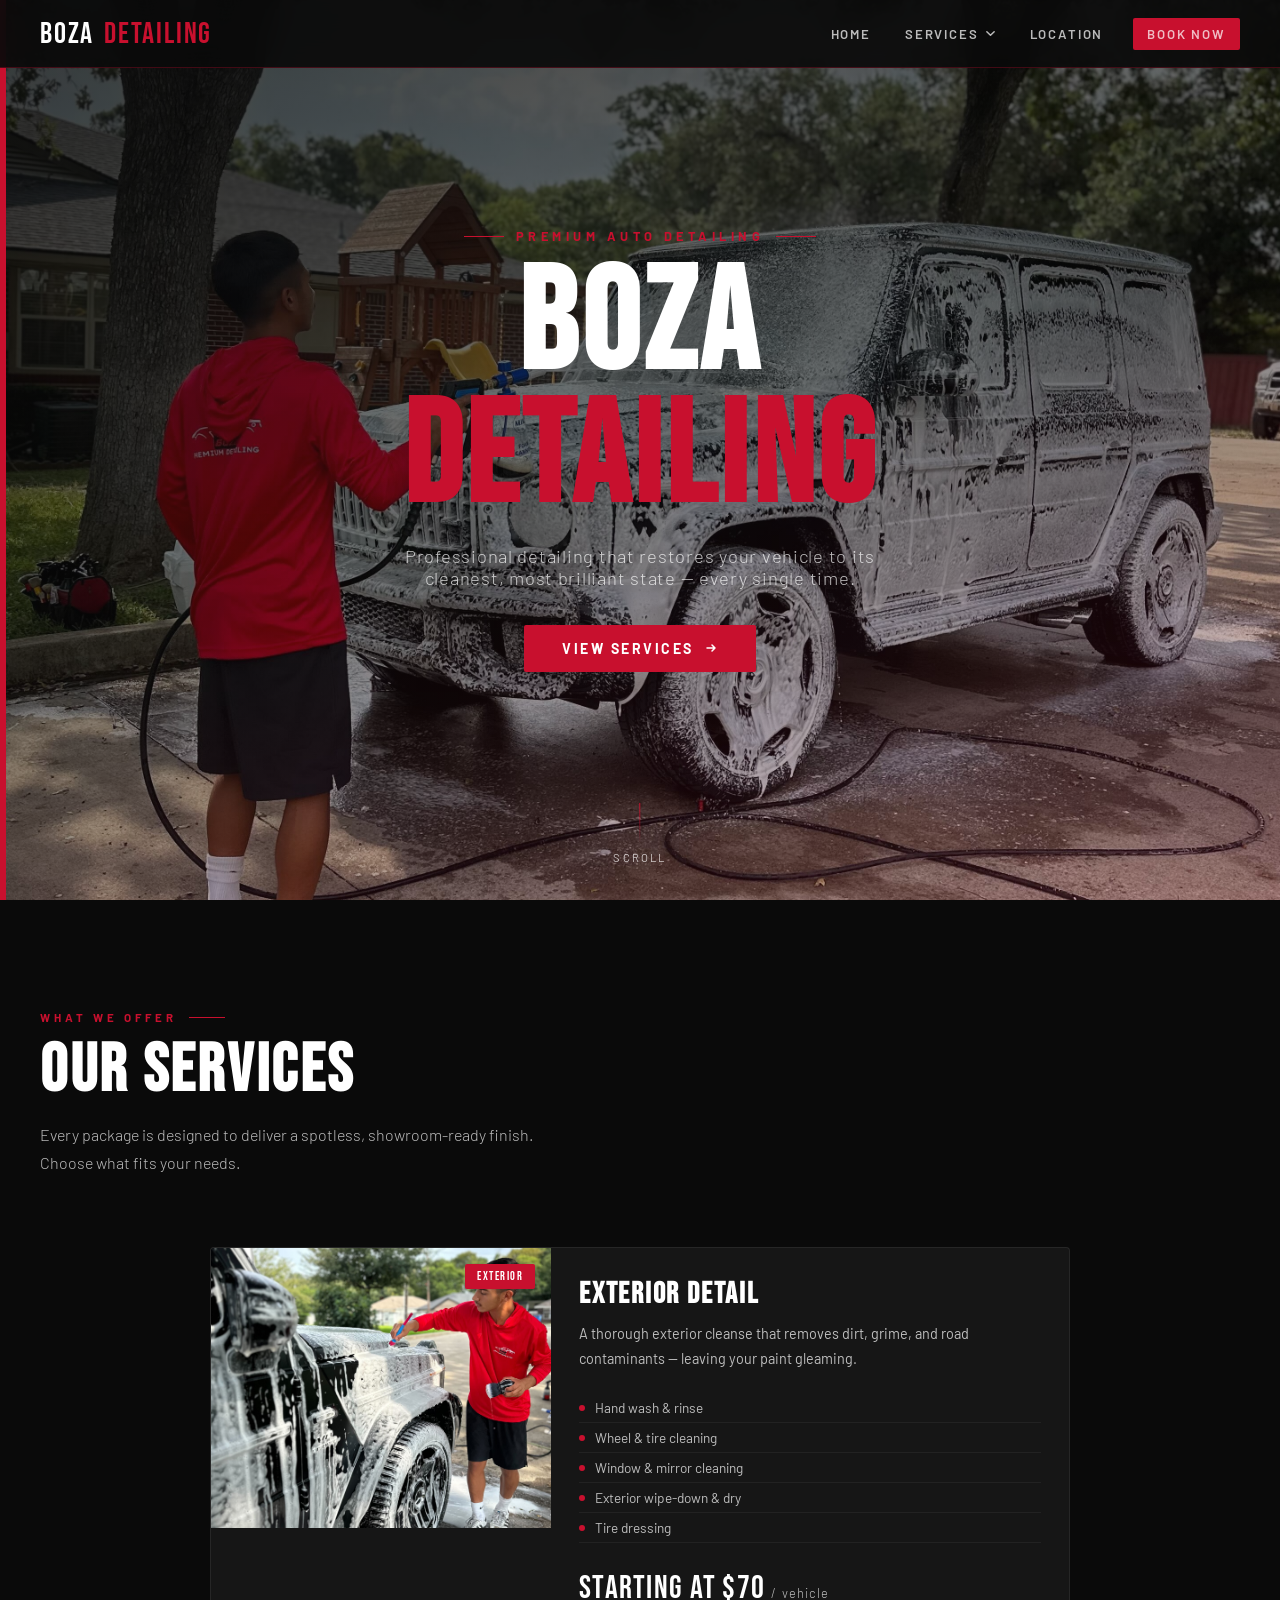
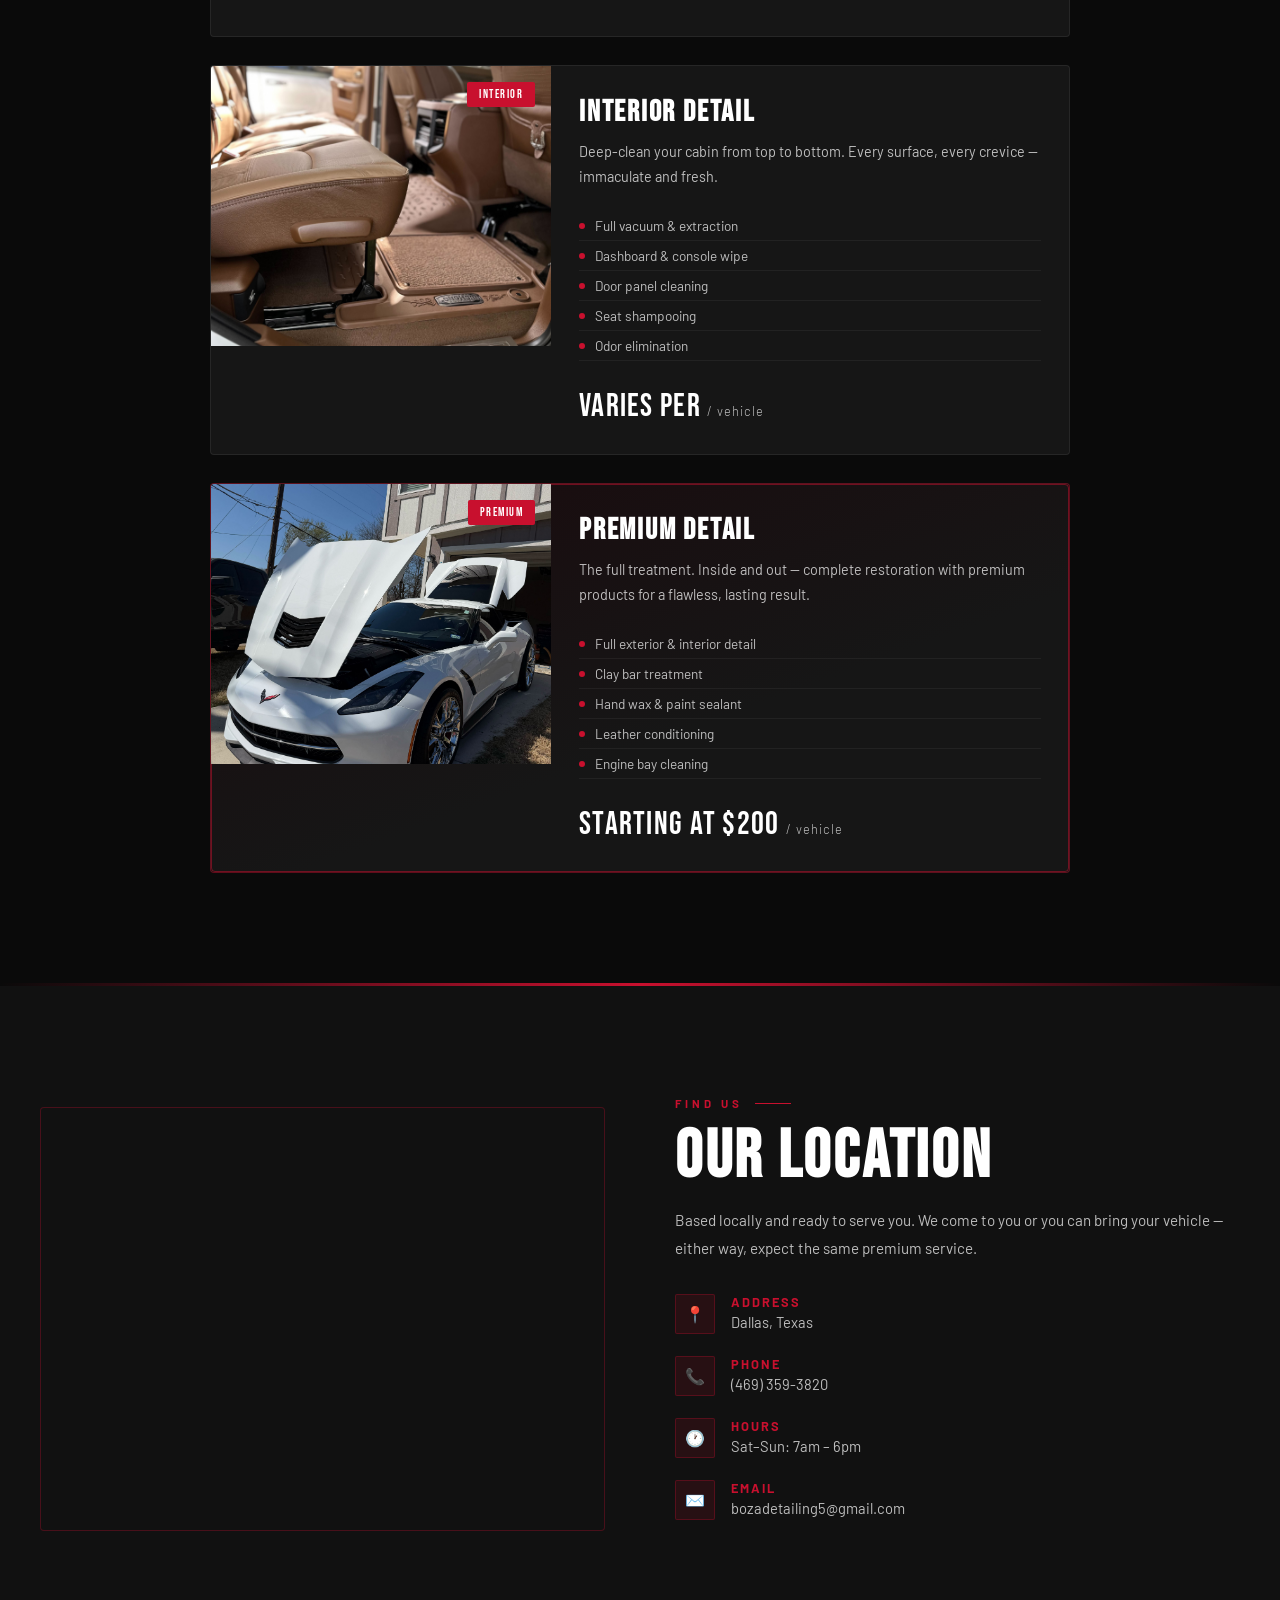
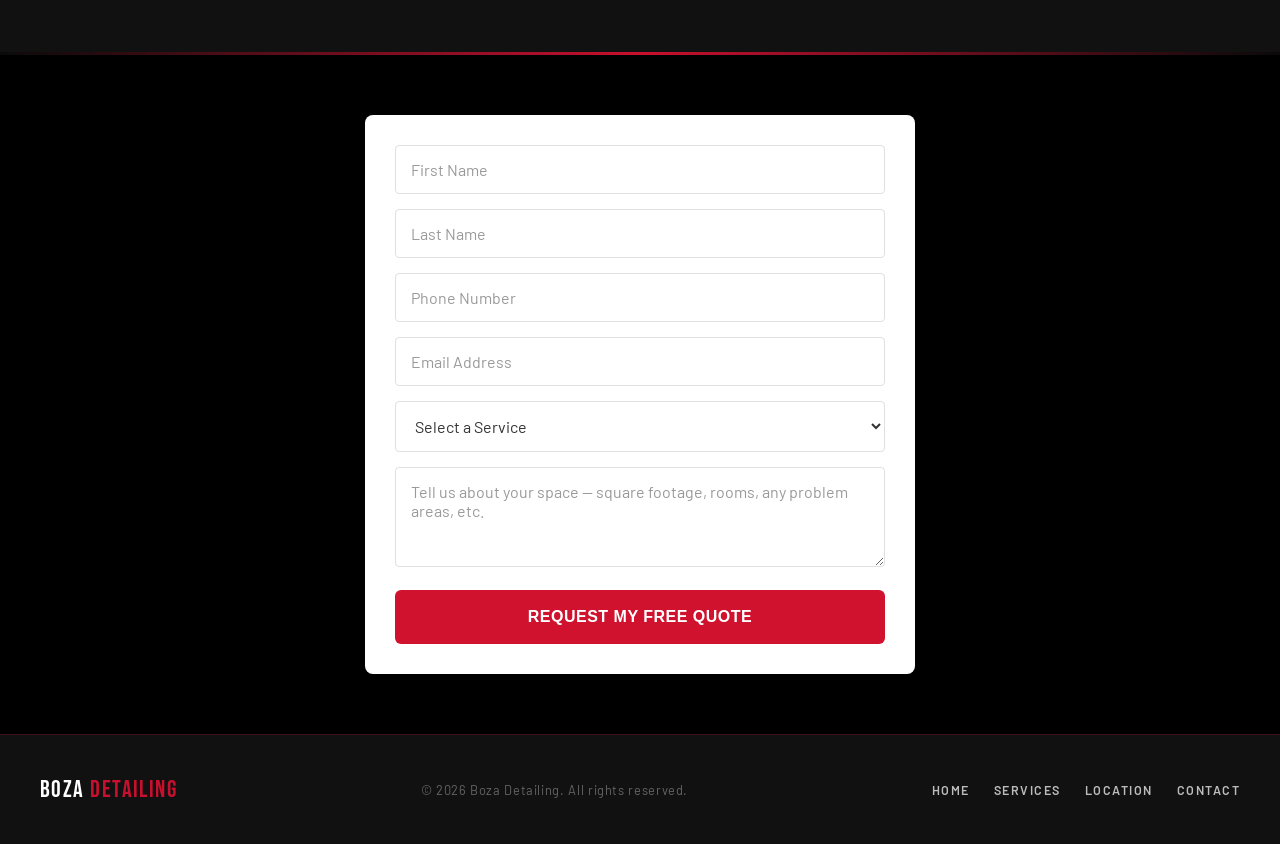
==== index.html @ 3a2e8f6d "Add files via upload" ====
<!DOCTYPE html>
<html lang="en">
<head>
  <meta charset="UTF-8" />
  <meta name="viewport" content="width=device-width, initial-scale=1.0" />
  <title>Boza Detailing – Premium Auto Detailing</title>
  <link href="https://fonts.googleapis.com/css2?family=Bebas+Neue&family=Barlow:ital,wght@0,300;0,400;0,600;0,700;1,300&display=swap" rel="stylesheet" />
  <style>
    *, *::before, *::after { box-sizing: border-box; margin: 0; padding: 0; }

    :root {
      --red: #C8102E;
      --red-dark: #9c0a22;
      --red-glow: rgba(200,16,46,0.35);
      --black: #0a0a0a;
      --black-mid: #111111;
      --black-card: #161616;
      --white: #ffffff;
      --white-dim: rgba(255,255,255,0.72);
      --white-faint: rgba(255,255,255,0.08);
      --font-display: 'Bebas Neue', sans-serif;
      --font-body: 'Barlow', sans-serif;
    }

    html { scroll-behavior: smooth; }

    body {
      background: var(--black);
      color: var(--white);
      font-family: var(--font-body);
      overflow-x: hidden;
    }

    /* ── NAV ─────────────────────────────────────────── */
    nav {
      position: fixed;
      top: 0; left: 0; right: 0;
      z-index: 1000;
      display: flex;
      align-items: center;
      justify-content: space-between;
      padding: 0 40px;
      height: 68px;
      background: rgba(10,10,10,0.92);
      backdrop-filter: blur(14px);
      border-bottom: 1px solid rgba(200,16,46,0.3);
      transition: background 0.3s;
    }

    .nav-logo {
      font-family: var(--font-display);
      font-size: 1.85rem;
      letter-spacing: 0.06em;
      color: var(--white);
      text-decoration: none;
      display: flex;
      align-items: center;
      gap: 10px;
    }
    .nav-logo span { color: var(--red); }

    .logo-icon {
      width: 36px; height: 36px;
      background: var(--red);
      clip-path: polygon(50% 0%, 100% 25%, 100% 75%, 50% 100%, 0% 75%, 0% 25%);
      display: flex; align-items: center; justify-content: center;
      font-size: 0.7rem; font-weight: 700; color: #fff;
      font-family: var(--font-display);
      letter-spacing: 0;
    }

    /* Hamburger */
    .hamburger {
      display: none;
      flex-direction: column;
      gap: 5px;
      cursor: pointer;
      padding: 6px;
      background: none;
      border: none;
    }
    .hamburger span {
      display: block;
      width: 26px; height: 2px;
      background: var(--white);
      border-radius: 2px;
      transition: all 0.3s;
    }
    .hamburger.open span:nth-child(1) { transform: translateY(7px) rotate(45deg); }
    .hamburger.open span:nth-child(2) { opacity: 0; }
    .hamburger.open span:nth-child(3) { transform: translateY(-7px) rotate(-45deg); }

    /* ── Desktop inline nav links ────────────────────── */
    .nav-links {
      display: flex;
      align-items: center;
      gap: 6px;
    }

    .nav-links > a {
      color: var(--white-dim);
      text-decoration: none;
      font-size: 0.82rem;
      font-weight: 600;
      letter-spacing: 0.14em;
      text-transform: uppercase;
      padding: 8px 14px;
      border-radius: 2px;
      transition: color 0.2s, background 0.2s;
    }
    .nav-links > a:hover { color: var(--white); background: var(--white-faint); }

    /* Services dropdown within inline nav */
    .nav-services {
      position: relative;
    }

    .nav-services-btn {
      display: flex;
      align-items: center;
      gap: 6px;
      color: var(--white-dim);
      background: none;
      border: none;
      font-family: var(--font-body);
      font-size: 0.82rem;
      font-weight: 600;
      letter-spacing: 0.14em;
      text-transform: uppercase;
      padding: 8px 14px;
      border-radius: 2px;
      cursor: pointer;
      transition: color 0.2s, background 0.2s;
    }
    .nav-services-btn:hover,
    .nav-services-btn.open { color: var(--white); background: var(--white-faint); }
    .nav-services-btn svg { transition: transform 0.3s; flex-shrink: 0; }
    .nav-services-btn.open svg { transform: rotate(180deg); }

    .nav-services-dropdown {
      position: absolute;
      top: calc(100% + 10px);
      left: 50%;
      transform: translateX(-50%) translateY(-6px);
      background: var(--black-mid);
      border: 1px solid rgba(200,16,46,0.35);
      border-radius: 4px;
      min-width: 210px;
      overflow: hidden;
      opacity: 0;
      pointer-events: none;
      transition: opacity 0.22s, transform 0.22s;
    }
    .nav-services-dropdown.open {
      opacity: 1;
      pointer-events: all;
      transform: translateX(-50%) translateY(0);
    }
    .nav-services-dropdown a {
      display: flex;
      align-items: center;
      gap: 10px;
      padding: 13px 18px;
      color: var(--white-dim);
      text-decoration: none;
      font-size: 0.82rem;
      font-weight: 600;
      letter-spacing: 0.1em;
      text-transform: uppercase;
      border-bottom: 1px solid rgba(255,255,255,0.06);
      transition: background 0.15s, color 0.15s, padding-left 0.18s;
    }
    .nav-services-dropdown a:last-child { border-bottom: none; }
    .nav-services-dropdown a:hover { background: var(--white-faint); color: var(--red); padding-left: 24px; }
    .nav-services-dropdown a .svc-dot {
      width: 5px; height: 5px;
      border-radius: 50%;
      background: var(--red);
      flex-shrink: 0;
      opacity: 0.7;
    }
    .nav-services-dropdown a:hover .svc-dot { opacity: 1; }

    /* Book button */
    .nav-book-btn {
      margin-left: 10px;
      padding: 9px 20px;
      background: var(--red);
      color: var(--white);
      text-decoration: none;
      font-size: 0.8rem;
      font-weight: 700;
      letter-spacing: 0.15em;
      text-transform: uppercase;
      border-radius: 2px;
      transition: background 0.2s, transform 0.2s;
    }
    .nav-book-btn:hover { background: var(--red-dark); transform: translateY(-1px); }

    /* ── MOBILE NAV OVERLAY ──────────────────────────── */
    .mobile-nav {
      display: none;
      position: fixed;
      top: 68px; left: 0; right: 0; bottom: 0;
      background: rgba(10,10,10,0.98);
      z-index: 999;
      flex-direction: column;
      align-items: stretch;
      overflow-y: auto;
    }
    .mobile-nav.open { display: flex; }

    /* Main mobile nav links */
    .mobile-nav > a {
      width: 100%;
      text-align: center;
      padding: 26px 20px;
      font-family: var(--font-display);
      font-size: 2.2rem;
      letter-spacing: 0.08em;
      color: var(--white);
      text-decoration: none;
      border-bottom: 1px solid rgba(255,255,255,0.07);
      transition: color 0.2s, background 0.2s;
    }
    .mobile-nav > a:hover { color: var(--red); background: rgba(200,16,46,0.07); }

    /* Services toggle — styled like other nav links but is a <button> */
    .mob-services-header {
      width: 100%;
      display: flex;
      align-items: center;
      justify-content: center;
      gap: 12px;
      padding: 26px 20px;
      font-family: var(--font-display);
      font-size: 2.2rem;
      letter-spacing: 0.08em;
      color: var(--white);
      background: none;
      border: none;
      border-bottom: 1px solid rgba(255,255,255,0.07);
      cursor: pointer;
      transition: color 0.2s, background 0.2s;
    }
    .mob-services-header:hover,
    .mob-services-header.sub-open { color: var(--red); background: rgba(200,16,46,0.07); }

    .mob-sub-arrow {
      display: flex;
      align-items: center;
      transition: transform 0.3s;
      flex-shrink: 0;
    }
    .mob-services-header.sub-open .mob-sub-arrow { transform: rotate(180deg); }

    /* Sub-menu container — column flex so items stack */
    .mob-services-sub {
      display: flex;
      flex-direction: column;
      max-height: 0;
      overflow: hidden;
      opacity: 0;
      transition: max-height 0.35s ease, opacity 0.3s;
      background: rgba(200,16,46,0.04);
    }
    .mob-services-sub.open { max-height: 400px; opacity: 1; }

    /* Each service link — full-width row, clearly tappable */
    .mob-services-sub a {
      display: flex;
      align-items: center;
      justify-content: space-between;
      padding: 22px 36px;
      text-decoration: none;
      color: rgba(255,255,255,0.75);
      font-family: var(--font-display);
      font-size: 1.6rem;
      letter-spacing: 0.06em;
      border-bottom: 1px solid rgba(255,255,255,0.06);
      transition: background 0.2s, color 0.2s, padding-left 0.2s;
    }
    .mob-services-sub a:last-child { border-bottom: none; }
    .mob-services-sub a:hover {
      color: var(--red);
      background: rgba(200,16,46,0.1);
      padding-left: 44px;
    }
    .mob-services-sub a .svc-price {
      font-family: var(--font-body);
      font-size: 0.82rem;
      font-weight: 700;
      letter-spacing: 0.12em;
      color: var(--red);
      opacity: 0.75;
      white-space: nowrap;
      flex-shrink: 0;
    }
    .mob-services-sub a:hover .svc-price { opacity: 1; }

    /* ── HERO ────────────────────────────────────────── */
    #home {
      position: relative;
      height: 100vh;
      min-height: 600px;
      display: flex;
      align-items: center;
      justify-content: center;
      overflow: hidden;
    }

    .hero-bg {
      position: absolute;
      inset: 0;
      background: url('IMG_8037.jpg') center/cover no-repeat;
      transform: scale(1.05);
      animation: heroZoom 12s ease-in-out infinite alternate;
    }
    @keyframes heroZoom {
      from { transform: scale(1.05); }
      to   { transform: scale(1.12); }
    }

    .hero-overlay {
      position: absolute;
      inset: 0;
      background: linear-gradient(160deg, rgba(10,10,10,0.82) 0%, rgba(10,10,10,0.55) 50%, rgba(200,16,46,0.18) 100%);
    }

    .hero-stripe {
      position: absolute;
      top: 0; left: 0;
      width: 6px; height: 100%;
      background: var(--red);
    }

    .hero-content {
      position: relative;
      text-align: center;
      padding: 0 20px;
      animation: fadeUp 1s ease both;
    }
    @keyframes fadeUp {
      from { opacity: 0; transform: translateY(30px); }
      to   { opacity: 1; transform: translateY(0); }
    }

    .hero-eyebrow {
      font-family: var(--font-body);
      font-size: 0.8rem;
      font-weight: 700;
      letter-spacing: 0.35em;
      text-transform: uppercase;
      color: var(--red);
      margin-bottom: 16px;
      display: flex;
      align-items: center;
      justify-content: center;
      gap: 12px;
    }
    .hero-eyebrow::before, .hero-eyebrow::after {
      content: '';
      display: block;
      width: 40px; height: 1px;
      background: var(--red);
    }

    .hero-title {
      font-family: var(--font-display);
      font-size: clamp(4rem, 12vw, 9rem);
      line-height: 0.92;
      letter-spacing: 0.03em;
      margin-bottom: 20px;
    }
    .hero-title .line-red { color: var(--red); }

    .hero-sub {
      font-size: clamp(0.95rem, 2.5vw, 1.15rem);
      font-weight: 300;
      color: var(--white-dim);
      letter-spacing: 0.04em;
      max-width: 500px;
      margin: 0 auto 36px;
    }

    .hero-cta {
      display: inline-flex;
      align-items: center;
      gap: 10px;
      padding: 15px 38px;
      background: var(--red);
      color: var(--white);
      text-decoration: none;
      font-family: var(--font-body);
      font-weight: 700;
      font-size: 0.88rem;
      letter-spacing: 0.18em;
      text-transform: uppercase;
      border-radius: 2px;
      transition: background 0.2s, transform 0.2s, box-shadow 0.2s;
    }
    .hero-cta:hover {
      background: var(--red-dark);
      transform: translateY(-2px);
      box-shadow: 0 8px 30px var(--red-glow);
    }

    .hero-scroll {
      position: absolute;
      bottom: 36px;
      left: 50%;
      transform: translateX(-50%);
      display: flex;
      flex-direction: column;
      align-items: center;
      gap: 8px;
      color: var(--white-dim);
      font-size: 0.7rem;
      letter-spacing: 0.2em;
      text-transform: uppercase;
    }
    .scroll-line {
      width: 1px; height: 40px;
      background: linear-gradient(to bottom, var(--red), transparent);
      animation: scrollPulse 2s ease-in-out infinite;
    }
    @keyframes scrollPulse {
      0%, 100% { opacity: 1; transform: scaleY(1); }
      50% { opacity: 0.4; transform: scaleY(0.7); }
    }

    /* ── SECTION LABELS ──────────────────────────────── */
    .section-label {
      font-size: 0.72rem;
      font-weight: 700;
      letter-spacing: 0.35em;
      text-transform: uppercase;
      color: var(--red);
      display: flex;
      align-items: center;
      gap: 12px;
      margin-bottom: 14px;
    }
    .section-label::after {
      content: '';
      display: block;
      width: 36px; height: 1px;
      background: var(--red);
    }

    .section-title {
      font-family: var(--font-display);
      font-size: clamp(2.6rem, 6vw, 4.2rem);
      letter-spacing: 0.04em;
      line-height: 1;
      margin-bottom: 16px;
    }

    .section-desc {
      color: var(--white-dim);
      font-size: 1rem;
      font-weight: 300;
      line-height: 1.75;
      max-width: 540px;
    }

    /* ── SERVICES ────────────────────────────────────── */
    #services { padding: 110px 40px; background: var(--black); }

    .services-header { max-width: 1200px; margin: 0 auto 70px; }

    .services-grid {
      max-width: 860px;
      margin: 0 auto;
      display: grid;
      grid-template-columns: 1fr;
      gap: 28px;
    }

    .service-card {
      background: var(--black-card);
      border: 1px solid rgba(255,255,255,0.07);
      border-radius: 4px;
      overflow: hidden;
      display: grid;
      grid-template-columns: 340px 1fr;
      transition: border-color 0.3s, transform 0.3s, box-shadow 0.3s;
    }
    .service-card:hover {
      border-color: var(--red);
      transform: translateY(-4px);
      box-shadow: 0 20px 50px rgba(0,0,0,0.5), 0 0 0 1px rgba(200,16,46,0.25);
    }

    .service-img-wrap {
      position: relative;
      height: 280px;
      overflow: hidden;
    }
    .service-img-wrap img {
      width: 100%; height: 100%;
      object-fit: cover;
      transition: transform 0.5s ease;
    }
    .service-card:hover .service-img-wrap img { transform: scale(1.06); }

    .service-badge {
      position: absolute;
      top: 16px; right: 16px;
      background: var(--red);
      color: #fff;
      font-family: var(--font-display);
      font-size: 0.75rem;
      letter-spacing: 0.12em;
      padding: 5px 12px;
      border-radius: 2px;
    }

    .service-body { padding: 28px; }

    .service-title {
      font-family: var(--font-display);
      font-size: 1.85rem;
      letter-spacing: 0.06em;
      margin-bottom: 10px;
    }

    .service-desc {
      color: var(--white-dim);
      font-size: 0.9rem;
      line-height: 1.7;
      margin-bottom: 22px;
    }

    .service-list { list-style: none; margin-bottom: 26px; }
    .service-list li {
      font-size: 0.85rem;
      color: var(--white-dim);
      padding: 6px 0;
      border-bottom: 1px solid rgba(255,255,255,0.05);
      display: flex;
      align-items: center;
      gap: 10px;
    }
    .service-list li::before {
      content: '';
      display: block;
      width: 6px; height: 6px;
      border-radius: 50%;
      background: var(--red);
      flex-shrink: 0;
    }

    .service-price {
      font-family: var(--font-display);
      font-size: 2rem;
      color: var(--white);
      letter-spacing: 0.04em;
    }
    .service-price span {
      font-family: var(--font-body);
      font-size: 0.8rem;
      color: var(--white-dim);
      font-weight: 300;
      letter-spacing: 0.08em;
    }

    .service-card.premium {
      border-color: rgba(200,16,46,0.4);
      background: linear-gradient(160deg, #1a0a0d 0%, #161616 60%);
      position: relative;
    }
    .service-card.premium::before {
      content: '';
      position: absolute;
      inset: 0;
      border-radius: 4px;
      border: 1px solid rgba(200,16,46,0.5);
      pointer-events: none;
    }

    /* ── DIVIDER ─────────────────────────────────────── */
    .red-divider {
      height: 3px;
      background: linear-gradient(to right, transparent, var(--red), transparent);
    }

    /* ── STATS BAR ───────────────────────────────────── */
    .stats-bar {
      background: var(--red);
      padding: 40px;
      display: flex;
      justify-content: center;
      gap: 80px;
    }
    .stat { text-align: center; }
    .stat-num {
      font-family: var(--font-display);
      font-size: 3rem;
      letter-spacing: 0.04em;
      line-height: 1;
      color: var(--white);
    }
    .stat-label {
      font-size: 0.78rem;
      font-weight: 600;
      letter-spacing: 0.18em;
      text-transform: uppercase;
      color: rgba(255,255,255,0.75);
      margin-top: 4px;
    }

    /* ── LOCATION ────────────────────────────────────── */
    #location { padding: 110px 40px; background: var(--black-mid); }

    .location-inner {
      max-width: 1200px;
      margin: 0 auto;
      display: grid;
      grid-template-columns: 1fr 1fr;
      gap: 70px;
      align-items: center;
    }

    .location-map-placeholder {
      aspect-ratio: 4/3;
      border-radius: 4px;
      overflow: hidden;
      border: 1px solid rgba(200,16,46,0.3);
      background: #111;
    }
    .location-map-placeholder iframe {
      width: 100%; height: 100%;
      border: 0;
      filter: grayscale(1) invert(0.85) contrast(1.1);
    }

    .location-info p {
      color: var(--white-dim);
      font-size: 0.95rem;
      line-height: 1.8;
      margin-bottom: 32px;
    }

    .info-item { display: flex; align-items: flex-start; gap: 16px; margin-bottom: 22px; }
    .info-icon {
      width: 40px; height: 40px;
      background: rgba(200,16,46,0.12);
      border: 1px solid rgba(200,16,46,0.3);
      border-radius: 2px;
      display: flex; align-items: center; justify-content: center;
      flex-shrink: 0;
      color: var(--red);
      font-size: 1rem;
    }
    .info-text strong {
      display: block;
      font-size: 0.8rem;
      font-weight: 700;
      letter-spacing: 0.15em;
      text-transform: uppercase;
      color: var(--red);
      margin-bottom: 2px;
    }
    .info-text span { font-size: 0.92rem; color: var(--white-dim); }

    /* ── CONTACT ─────────────────────────────────────── */
    #contact { padding: 110px 40px; background: var(--black); }

    .contact-inner {
      max-width: 1200px;
      margin: 0 auto;
      display: grid;
      grid-template-columns: 1fr 1.4fr;
      gap: 80px;
      align-items: start;
    }

    .contact-info-side p {
      color: var(--white-dim);
      font-size: 0.95rem;
      line-height: 1.8;
      margin-bottom: 32px;
    }

    .contact-form { display: grid; grid-template-columns: 1fr 1fr; gap: 16px; }
    .contact-form .full { grid-column: 1 / -1; }

    .form-field { display: flex; flex-direction: column; gap: 6px; }
    .form-field label {
      font-size: 0.72rem;
      font-weight: 700;
      letter-spacing: 0.2em;
      text-transform: uppercase;
      color: var(--white-dim);
    }
    .form-field input,
    .form-field select,
    .form-field textarea {
      background: var(--black-card);
      border: 1px solid rgba(255,255,255,0.1);
      border-radius: 2px;
      color: var(--white);
      font-family: var(--font-body);
      font-size: 0.95rem;
      padding: 13px 16px;
      outline: none;
      transition: border-color 0.2s;
      -webkit-appearance: none;
    }
    .form-field select option { background: var(--black-card); }
    .form-field input:focus,
    .form-field select:focus,
    .form-field textarea:focus { border-color: var(--red); }
    .form-field textarea { resize: vertical; min-height: 120px; }

    .form-submit {
      grid-column: 1 / -1;
      padding: 15px 40px;
      background: var(--red);
      color: var(--white);
      border: none;
      font-family: var(--font-body);
      font-weight: 700;
      font-size: 0.88rem;
      letter-spacing: 0.18em;
      text-transform: uppercase;
      border-radius: 2px;
      cursor: pointer;
      transition: background 0.2s, transform 0.2s, box-shadow 0.2s;
    }
    .form-submit:hover {
      background: var(--red-dark);
      transform: translateY(-2px);
      box-shadow: 0 8px 30px var(--red-glow);
    }

    .form-success {
      display: none;
      grid-column: 1 / -1;
      background: rgba(200,16,46,0.1);
      border: 1px solid rgba(200,16,46,0.4);
      border-radius: 2px;
      padding: 16px 20px;
      font-size: 0.9rem;
      color: var(--white);
      text-align: center;
    }

    /* ── FOOTER ──────────────────────────────────────── */
    footer {
      background: var(--black-mid);
      border-top: 1px solid rgba(200,16,46,0.25);
      padding: 40px;
      display: flex;
      align-items: center;
      justify-content: space-between;
      gap: 20px;
      flex-wrap: wrap;
    }
    .footer-logo { font-family: var(--font-display); font-size: 1.5rem; letter-spacing: 0.06em; color: var(--white); }
    .footer-logo span { color: var(--red); }
    .footer-copy { font-size: 0.8rem; color: rgba(255,255,255,0.35); letter-spacing: 0.05em; }
    .footer-links { display: flex; gap: 24px; }
    .footer-links a {
      font-size: 0.78rem;
      font-weight: 600;
      letter-spacing: 0.12em;
      text-transform: uppercase;
      color: var(--white-dim);
      text-decoration: none;
      transition: color 0.2s;
    }
    .footer-links a:hover { color: var(--red); }

    /* ── RESPONSIVE ──────────────────────────────────── */
    @media (max-width: 900px) {
      nav { padding: 0 20px; }
      .nav-links { display: none; }
      .hamburger { display: flex; }

      #services { padding: 80px 20px; }
      .services-grid { max-width: 100%; }
      .service-card { grid-template-columns: 1fr; }
      .service-img-wrap { height: 220px; }

      .stats-bar { gap: 40px; flex-wrap: wrap; padding: 32px 20px; }

      #location { padding: 80px 20px; }
      .location-inner { grid-template-columns: 1fr; gap: 40px; }

      #contact { padding: 80px 20px; }
      .contact-inner { grid-template-columns: 1fr; gap: 40px; }
      .contact-form { grid-template-columns: 1fr; }
      .contact-form .full { grid-column: 1; }

      footer { flex-direction: column; text-align: center; padding: 28px 20px; }
      .footer-links { justify-content: center; }
    }

    @media (max-width: 600px) {
      .hero-title { font-size: 3.4rem; }
      .stat-num { font-size: 2.2rem; }
      .stats-bar { gap: 28px; }
    }
    /* Container */
/* Background wrapper to simulate your black website background */
.form-wrapper {
  background-color: #000; /* Dark background like your site */
  padding: 60px 20px;
  display: flex;
  justify-content: center;
}

/* The White "Card" Container */
.form-container {
  background-color: #fff;
  width: 100%;
  max-width: 550px;
  padding: 30px;
  border-radius: 8px; /* Rounded corners from image */
  box-shadow: 0 10px 30px rgba(0,0,0,0.5); /* Adds depth */
}

/* Individual Form Elements */
.quote-form input, 
.quote-form select, 
.quote-form textarea {
  width: 100%;
  padding: 14px 15px;
  margin-bottom: 15px;
  border: 1px solid #e0e0e0; /* Light border from image */
  border-radius: 4px;
  font-size: 16px;
  color: #333;
  background-color: #fff;
  box-sizing: border-box;
  font-family: inherit;
}

/* Placeholder color */
::placeholder {
  color: #999;
}

/* Textarea height */
.quote-form textarea {
  height: 100px;
  resize: vertical;
}

/* The Red Button - Matches the image perfectly */
.quote-submit {
  background-color: #d1122e;
  color: #fff;
  border: none;
  width: 100%;
  padding: 18px;
  font-size: 16px;
  font-weight: 700;
  text-transform: uppercase;
  letter-spacing: 0.5px;
  border-radius: 6px;
  cursor: pointer;
  transition: background 0.3s ease;
  margin-top: 5px;
}

.quote-submit:hover {
  background-color: #b00f26;
}

/* Status Message */
#form-status {
  margin-top: 15px;
  text-align: center;
  font-size: 14px;
  font-weight: bold;
  color: #d1122e;
}
  </style>
</head>
<body>

  <!-- NAV -->
  <nav>
    <a class="nav-logo" href="#home">
      BOZA<span>DETAILING</span>
    </a>

    <!-- Desktop inline nav -->
    <div class="nav-links">
      <a href="#home">Home</a>

      <div class="nav-services">
        <button class="nav-services-btn" id="navServicesBtn">
          Services
          <svg width="11" height="11" viewBox="0 0 12 12" fill="none">
            <path d="M2 4l4 4 4-4" stroke="currentColor" stroke-width="1.6" stroke-linecap="round" stroke-linejoin="round"/>
          </svg>
        </button>
        <div class="nav-services-dropdown" id="navServicesDropdown">
          <a href="exterior.html"><span class="svc-dot"></span>Exterior Detail</a>
          <a href="interior.html"><span class="svc-dot"></span>Interior Detail</a>
          <a href="premium.html"><span class="svc-dot"></span>Premium Detail</a>
        </div>
      </div>

      <a href="#location">Location</a>
      <a href="#contact" class="nav-book-btn">Book Now</a>
    </div>

    <!-- Mobile hamburger -->
    <button class="hamburger" id="hamburger" aria-label="Toggle menu">
      <span></span><span></span><span></span>
    </button>
  </nav>

  <!-- Mobile nav overlay -->
  <div class="mobile-nav" id="mobileNav">
    <a href="#home">Home</a>

    <!-- Services toggle button -->
    <button class="mob-services-header" id="mobServicesToggle">
      Services
      <span class="mob-sub-arrow">
        <svg width="18" height="18" viewBox="0 0 12 12" fill="none">
          <path d="M2 4l4 4 4-4" stroke="currentColor" stroke-width="1.5" stroke-linecap="round" stroke-linejoin="round"/>
        </svg>
      </span>
    </button>

    <!-- Stacked service links — each goes to its own page -->
    <div class="mob-services-sub" id="mobServicesSub">
      <a href="exterior.html">
        Exterior Detail
        <span class="svc-price">From $70</span>
      </a>
      <a href="interior.html">
        Interior Detail
        <span class="svc-price">From Varies Per Vehicle</span>
      </a>
      <a href="premium.html">
        Premium Detail
        <span class="svc-price">From $200+</span>
      </a>
    </div>

    <a href="#contact">Contact</a>
  </div>

  <!-- HERO -->
  <section id="home">
    <div class="hero-bg"></div>
    <div class="hero-overlay"></div>
    <div class="hero-stripe"></div>
    <div class="hero-content">
      <div class="hero-eyebrow">Premium Auto Detailing</div>
      <h1 class="hero-title">BOZA<br><span class="line-red">DETAILING</span></h1>
      <p class="hero-sub">Professional detailing that restores your vehicle to its cleanest, most brilliant state — every single time.</p>
      <a href="#services" class="hero-cta">
        View Services
        <svg width="14" height="14" viewBox="0 0 14 14" fill="none">
          <path d="M3 7h8M8 4l3 3-3 3" stroke="#fff" stroke-width="1.5" stroke-linecap="round" stroke-linejoin="round"/>
        </svg>
      </a>
    </div>
    <div class="hero-scroll">
      <div class="scroll-line"></div>
      Scroll
    </div>
  </section>

  <!-- SERVICES -->
  <section id="services">
    <div class="services-header">
      <div class="section-label">What We Offer</div>
      <h2 class="section-title">OUR SERVICES</h2>
      <p class="section-desc">Every package is designed to deliver a spotless, showroom-ready finish. Choose what fits your needs.</p>
    </div>
    <div class="services-grid">
      <div class="service-card">
        <div class="service-img-wrap">
          <img src="IMG_8046.jpg" alt="Exterior detail" />
          <div class="service-badge">Exterior</div>
        </div>
        <div class="service-body">
          <h3 class="service-title">EXTERIOR DETAIL</h3>
          <p class="service-desc">A thorough exterior cleanse that removes dirt, grime, and road contaminants — leaving your paint gleaming.</p>
          <ul class="service-list">
            <li>Hand wash & rinse</li>
            <li>Wheel & tire cleaning</li>
            <li>Window & mirror cleaning</li>
            <li>Exterior wipe-down & dry</li>
            <li>Tire dressing</li>
          </ul>
          <div class="service-price">Starting at $70 <span>/ vehicle</span></div>
        </div>
      </div>
      <div class="service-card">
        <div class="service-img-wrap">
          <img src="IMG_6102.jpg" alt="Interior detail" />
          <div class="service-badge">Interior</div>
        </div>
        <div class="service-body">
          <h3 class="service-title">INTERIOR DETAIL</h3>
          <p class="service-desc">Deep-clean your cabin from top to bottom. Every surface, every crevice — immaculate and fresh.</p>
          <ul class="service-list">
            <li>Full vacuum & extraction</li>
            <li>Dashboard & console wipe</li>
            <li>Door panel cleaning</li>
            <li>Seat shampooing</li>
            <li>Odor elimination</li>
          </ul>
          <div class="service-price">VARIES Per <span>/ vehicle</span></div>
        </div>
      </div>
      <div class="service-card premium">
        <div class="service-img-wrap">
          <img src="IMG_1834.jpg" alt="Premium detail" />
          <div class="service-badge">Premium</div>
        </div>
        <div class="service-body">
          <h3 class="service-title">PREMIUM DETAIL</h3>
          <p class="service-desc">The full treatment. Inside and out — complete restoration with premium products for a flawless, lasting result.</p>
          <ul class="service-list">
            <li>Full exterior & interior detail</li>
            <li>Clay bar treatment</li>
            <li>Hand wax & paint sealant</li>
            <li>Leather conditioning</li>
            <li>Engine bay cleaning</li>
          </ul>
          <div class="service-price">Starting at $200 <span>/ vehicle</span></div>
        </div>
      </div>
    </div>
  </section>

  <div class="red-divider"></div>

  <!-- LOCATION -->
  <section id="location">
    <div class="location-inner">
      <div class="location-map-placeholder">
         <iframe src="https://www.google.com/maps/embed?pb=!1m18!1m12!1m3!1d429217.1996353849!2d-97.04756944999999!3d32.7766642!2m3!1f0!2f0!3f0!3m2!1i1024!2i768!4f13.1!3m3!1m2!1s0x864e991853662129%3A0x5d8917a6c95fb1a0!2sDallas%2C%20TX!5e0!3m2!1sen!2sus!4v1234567890" allowfullscreen="" loading="lazy" title="Boza Detailing location"></iframe>
      </div>
      <div class="location-info">
        <div class="section-label">Find Us</div>
        <h2 class="section-title">OUR LOCATION</h2>
        <p>Based locally and ready to serve you. We come to you or you can bring your vehicle — either way, expect the same premium service.</p>
        <div class="info-item">
          <div class="info-icon">📍</div>
          <div class="info-text"><strong>Address</strong><span>Dallas, Texas</span></div>
        </div>
        <div class="info-item">
          <div class="info-icon">📞</div>
          <div class="info-text"><strong>Phone</strong><span>(469) 359-3820</span></div>
        </div>
        <div class="info-item">
          <div class="info-icon">🕐</div>
          <div class="info-text"><strong>Hours</strong><span>Sat–Sun: 7am – 6pm &nbsp; </span></div>
        </div>
        <div class="info-item">
          <div class="info-icon">✉️</div>
          <div class="info-text"><strong>Email</strong><span>bozadetailing5@gmail.com</span></div>
        </div>
      </div>
    </div>
  </section>

  <div class="red-divider"></div>

<div class="form-wrapper">
  <div class="form-container">
    <form class="quote-form" action="https://formspree.io/f/mqeggapa" method="POST" id="my-form">
      
      <input type="text" name="first_name" placeholder="First Name" required/>
      <input type="text" name="last_name" placeholder="Last Name" required/>
      <input type="tel" name="phone" placeholder="Phone Number" required/>
      <input type="email" name="email" placeholder="Email Address" required/>
      
      <select name="service" required>
        <option value="" disabled selected>Select a Service</option>
        <option value="Exterior Detail">Exterior Detail</option>
        <option value="Interior Detail">Interior Detail</option>
        <option value="Premium Detail">Premium Detail</option>
      </select>
      
      <textarea name="message" placeholder="Tell us about your space — square footage, rooms, any problem areas, etc."></textarea>
      
      <input type="text" name="_gotcha" style="display:none" />

      <button type="submit" class="quote-submit" id="submit-btn">Request My Free Quote</button>
      <p id="form-status" style="display: none;"></p>
    </form>
  </div>
</div>

  <!-- FOOTER -->
  <footer>
    <div class="footer-logo">BOZA<span> DETAILING</span></div>
    <div class="footer-copy">© 2026 Boza  Detailing. All rights reserved.</div>
    <div class="footer-links">
      <a href="#home">Home</a>
      <a href="#services">Services</a>
      <a href="#location">Location</a>
      <a href="#contact">Contact</a>
    </div>
  </footer>

  <script>
    // ── Desktop Services dropdown ──
    const navServicesBtn      = document.getElementById('navServicesBtn');
    const navServicesDropdown = document.getElementById('navServicesDropdown');

    navServicesBtn.addEventListener('click', () => {
      const open = navServicesDropdown.classList.toggle('open');
      navServicesBtn.classList.toggle('open', open);
    });

    document.addEventListener('click', e => {
      if (!navServicesBtn.contains(e.target) && !navServicesDropdown.contains(e.target)) {
        navServicesDropdown.classList.remove('open');
        navServicesBtn.classList.remove('open');
      }
    });

    // ── Mobile nav ──
    const hamburger       = document.getElementById('hamburger');
    const mobileNav       = document.getElementById('mobileNav');
    const mobServicesToggle = document.getElementById('mobServicesToggle');
    const mobServicesSub    = document.getElementById('mobServicesSub');

    hamburger.addEventListener('click', () => {
      hamburger.classList.toggle('open');
      mobileNav.classList.toggle('open');
      document.body.style.overflow = mobileNav.classList.contains('open') ? 'hidden' : '';
    });

    mobServicesToggle.addEventListener('click', () => {
      const open = mobServicesSub.classList.toggle('open');
      mobServicesToggle.classList.toggle('sub-open', open);
    });

    // Close mobile nav when tapping Home / Contact (direct <a> children)
    mobileNav.querySelectorAll(':scope > a').forEach(a => {
      a.addEventListener('click', () => {
        hamburger.classList.remove('open');
        mobileNav.classList.remove('open');
        mobServicesSub.classList.remove('open');
        mobServicesToggle.classList.remove('sub-open');
        document.body.style.overflow = '';
      });
    });

    var form = document.getElementById("my-form");
    
async function handleSubmit(event) {
  event.preventDefault();
  var status = document.getElementById("form-status");
  var data = new FormData(event.target);
  
  fetch(event.target.action, {
    method: form.method,
    body: data,
    headers: {
        'Accept': 'application/json'
    }
  }).then(response => {
    if (response.ok) {
      status.innerHTML = "Thanks! Your quote request was sent.";
      form.reset()
    } else {
      status.innerHTML = "Oops! There was a problem submitting your form";
    }
  }).catch(error => {
    status.innerHTML = "Oops! There was a problem submitting your form";
  });
}
form.addEventListener("submit", handleSubmit)

    // ── Nav shadow on scroll ──
    window.addEventListener('scroll', () => {
      document.querySelector('nav').style.background =
        window.scrollY > 60 ? 'rgba(10,10,10,0.98)' : 'rgba(10,10,10,0.92)';
    });
  </script>
</body>
</html>
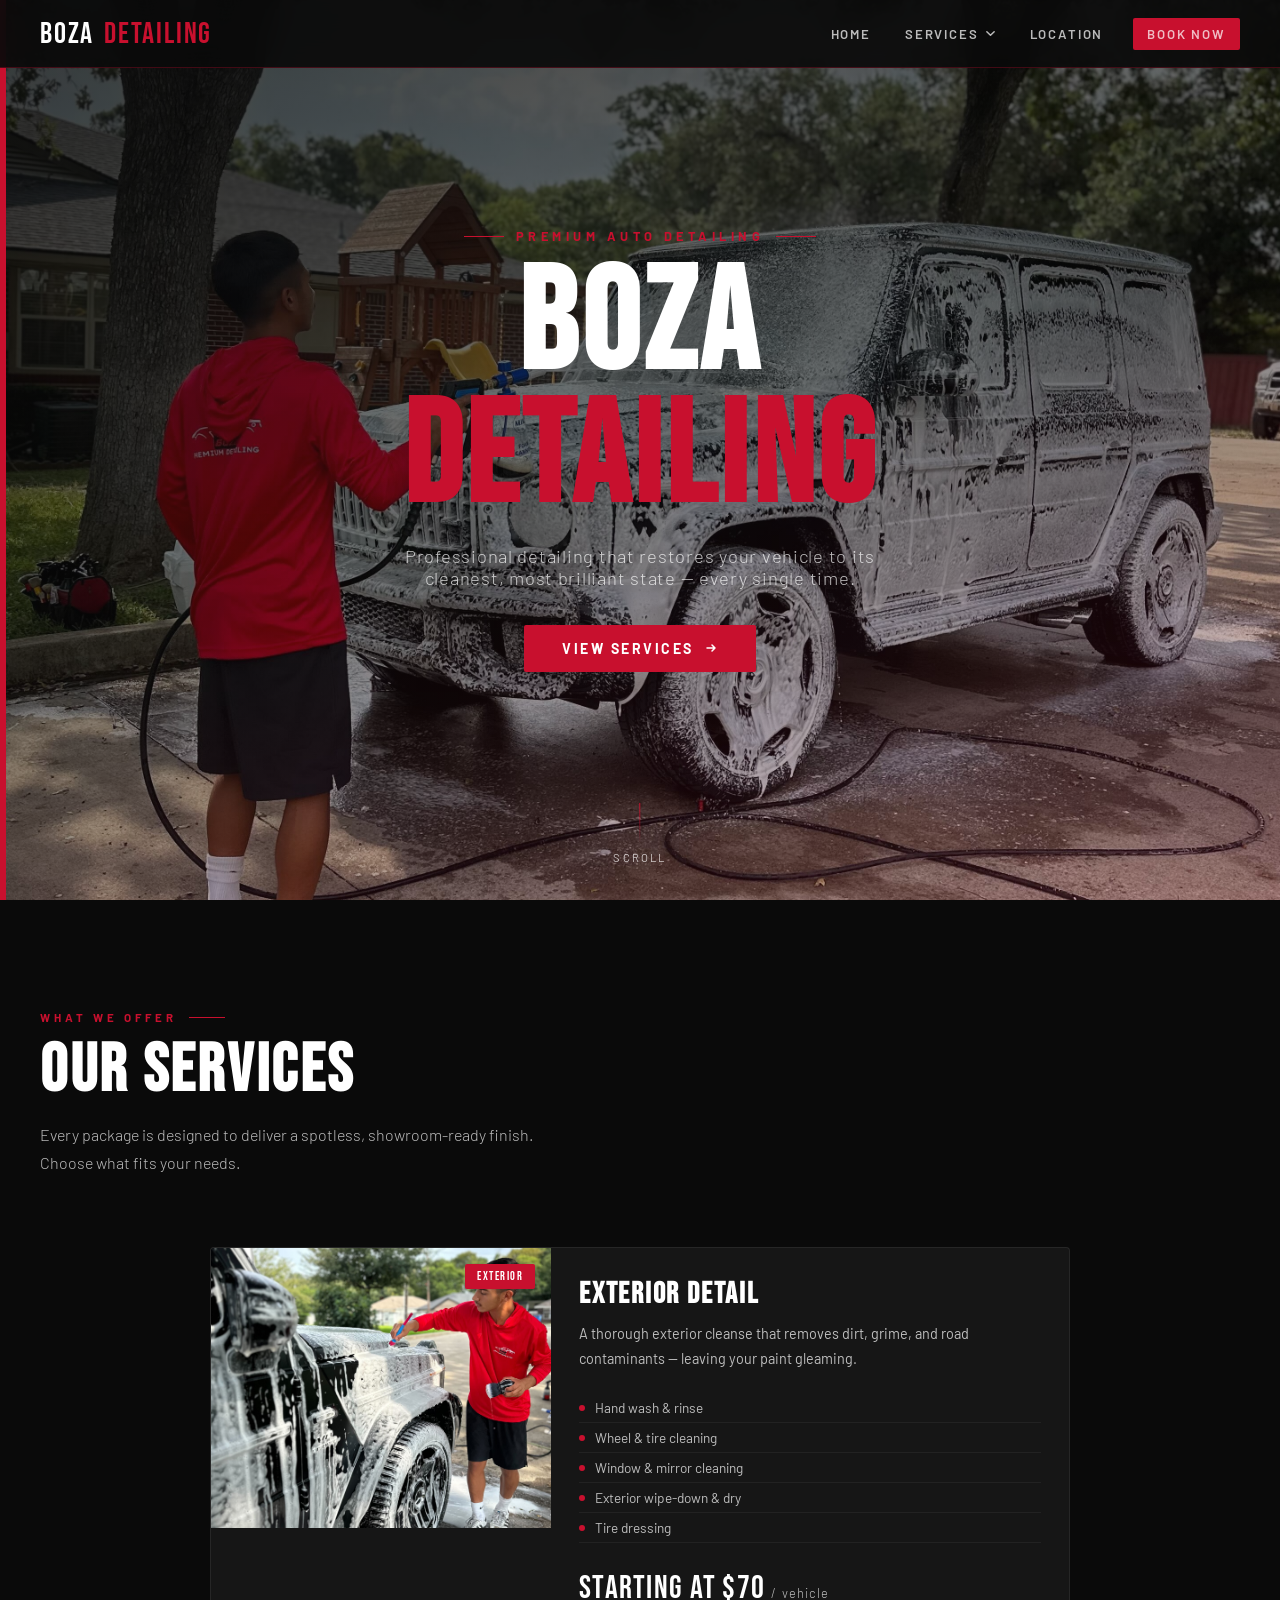
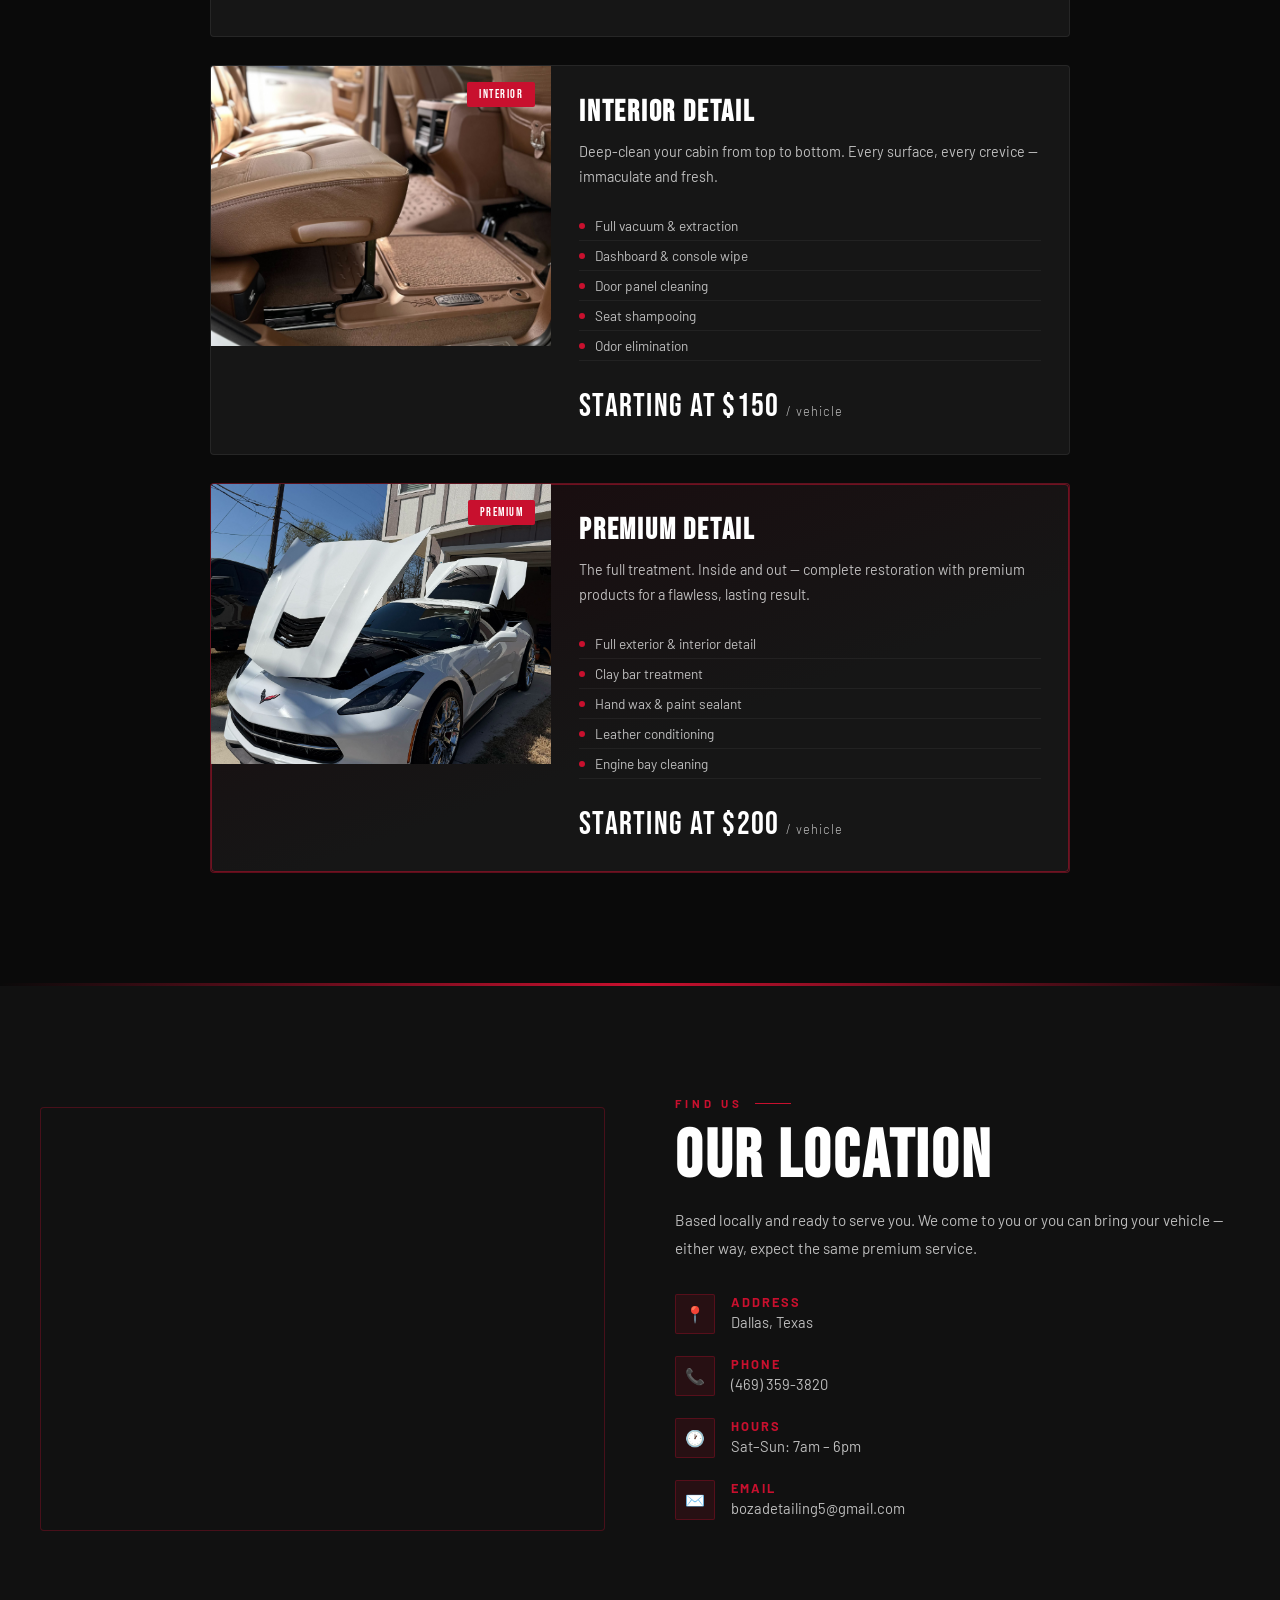
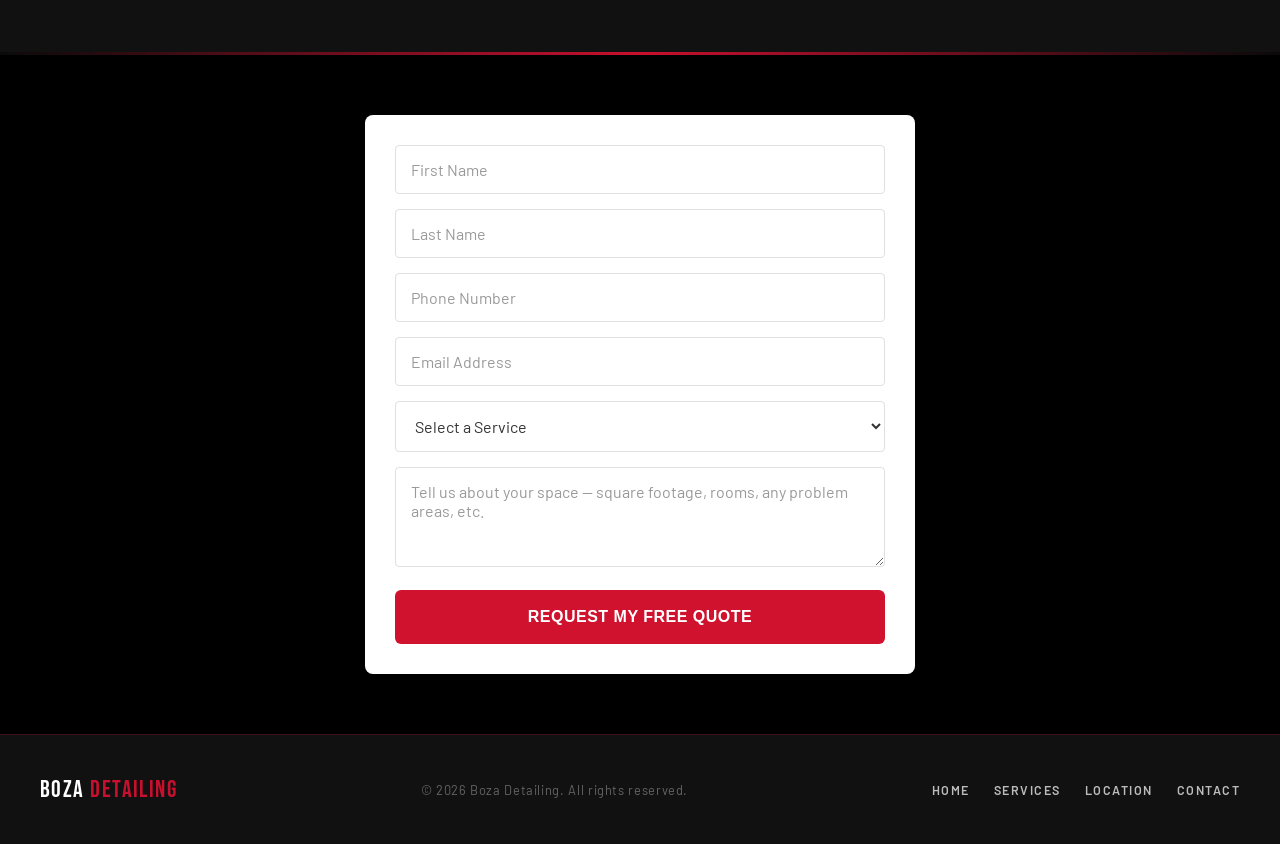
==== commit 6de72a16: "Update service prices and add add-ons link" ====
--- a/index.html
+++ b/index.html
@@ -4,881 +4,8 @@
   <meta charset="UTF-8" />
   <meta name="viewport" content="width=device-width, initial-scale=1.0" />
   <title>Boza Detailing – Premium Auto Detailing</title>
+  <link rel="stylesheet" href="styles.css">
   <link href="https://fonts.googleapis.com/css2?family=Bebas+Neue&family=Barlow:ital,wght@0,300;0,400;0,600;0,700;1,300&display=swap" rel="stylesheet" />
-  <style>
-    *, *::before, *::after { box-sizing: border-box; margin: 0; padding: 0; }
-
-    :root {
-      --red: #C8102E;
-      --red-dark: #9c0a22;
-      --red-glow: rgba(200,16,46,0.35);
-      --black: #0a0a0a;
-      --black-mid: #111111;
-      --black-card: #161616;
-      --white: #ffffff;
-      --white-dim: rgba(255,255,255,0.72);
-      --white-faint: rgba(255,255,255,0.08);
-      --font-display: 'Bebas Neue', sans-serif;
-      --font-body: 'Barlow', sans-serif;
-    }
-
-    html { scroll-behavior: smooth; }
-
-    body {
-      background: var(--black);
-      color: var(--white);
-      font-family: var(--font-body);
-      overflow-x: hidden;
-    }
-
-    /* ── NAV ─────────────────────────────────────────── */
-    nav {
-      position: fixed;
-      top: 0; left: 0; right: 0;
-      z-index: 1000;
-      display: flex;
-      align-items: center;
-      justify-content: space-between;
-      padding: 0 40px;
-      height: 68px;
-      background: rgba(10,10,10,0.92);
-      backdrop-filter: blur(14px);
-      border-bottom: 1px solid rgba(200,16,46,0.3);
-      transition: background 0.3s;
-    }
-
-    .nav-logo {
-      font-family: var(--font-display);
-      font-size: 1.85rem;
-      letter-spacing: 0.06em;
-      color: var(--white);
-      text-decoration: none;
-      display: flex;
-      align-items: center;
-      gap: 10px;
-    }
-    .nav-logo span { color: var(--red); }
-
-    .logo-icon {
-      width: 36px; height: 36px;
-      background: var(--red);
-      clip-path: polygon(50% 0%, 100% 25%, 100% 75%, 50% 100%, 0% 75%, 0% 25%);
-      display: flex; align-items: center; justify-content: center;
-      font-size: 0.7rem; font-weight: 700; color: #fff;
-      font-family: var(--font-display);
-      letter-spacing: 0;
-    }
-
-    /* Hamburger */
-    .hamburger {
-      display: none;
-      flex-direction: column;
-      gap: 5px;
-      cursor: pointer;
-      padding: 6px;
-      background: none;
-      border: none;
-    }
-    .hamburger span {
-      display: block;
-      width: 26px; height: 2px;
-      background: var(--white);
-      border-radius: 2px;
-      transition: all 0.3s;
-    }
-    .hamburger.open span:nth-child(1) { transform: translateY(7px) rotate(45deg); }
-    .hamburger.open span:nth-child(2) { opacity: 0; }
-    .hamburger.open span:nth-child(3) { transform: translateY(-7px) rotate(-45deg); }
-
-    /* ── Desktop inline nav links ────────────────────── */
-    .nav-links {
-      display: flex;
-      align-items: center;
-      gap: 6px;
-    }
-
-    .nav-links > a {
-      color: var(--white-dim);
-      text-decoration: none;
-      font-size: 0.82rem;
-      font-weight: 600;
-      letter-spacing: 0.14em;
-      text-transform: uppercase;
-      padding: 8px 14px;
-      border-radius: 2px;
-      transition: color 0.2s, background 0.2s;
-    }
-    .nav-links > a:hover { color: var(--white); background: var(--white-faint); }
-
-    /* Services dropdown within inline nav */
-    .nav-services {
-      position: relative;
-    }
-
-    .nav-services-btn {
-      display: flex;
-      align-items: center;
-      gap: 6px;
-      color: var(--white-dim);
-      background: none;
-      border: none;
-      font-family: var(--font-body);
-      font-size: 0.82rem;
-      font-weight: 600;
-      letter-spacing: 0.14em;
-      text-transform: uppercase;
-      padding: 8px 14px;
-      border-radius: 2px;
-      cursor: pointer;
-      transition: color 0.2s, background 0.2s;
-    }
-    .nav-services-btn:hover,
-    .nav-services-btn.open { color: var(--white); background: var(--white-faint); }
-    .nav-services-btn svg { transition: transform 0.3s; flex-shrink: 0; }
-    .nav-services-btn.open svg { transform: rotate(180deg); }
-
-    .nav-services-dropdown {
-      position: absolute;
-      top: calc(100% + 10px);
-      left: 50%;
-      transform: translateX(-50%) translateY(-6px);
-      background: var(--black-mid);
-      border: 1px solid rgba(200,16,46,0.35);
-      border-radius: 4px;
-      min-width: 210px;
-      overflow: hidden;
-      opacity: 0;
-      pointer-events: none;
-      transition: opacity 0.22s, transform 0.22s;
-    }
-    .nav-services-dropdown.open {
-      opacity: 1;
-      pointer-events: all;
-      transform: translateX(-50%) translateY(0);
-    }
-    .nav-services-dropdown a {
-      display: flex;
-      align-items: center;
-      gap: 10px;
-      padding: 13px 18px;
-      color: var(--white-dim);
-      text-decoration: none;
-      font-size: 0.82rem;
-      font-weight: 600;
-      letter-spacing: 0.1em;
-      text-transform: uppercase;
-      border-bottom: 1px solid rgba(255,255,255,0.06);
-      transition: background 0.15s, color 0.15s, padding-left 0.18s;
-    }
-    .nav-services-dropdown a:last-child { border-bottom: none; }
-    .nav-services-dropdown a:hover { background: var(--white-faint); color: var(--red); padding-left: 24px; }
-    .nav-services-dropdown a .svc-dot {
-      width: 5px; height: 5px;
-      border-radius: 50%;
-      background: var(--red);
-      flex-shrink: 0;
-      opacity: 0.7;
-    }
-    .nav-services-dropdown a:hover .svc-dot { opacity: 1; }
-
-    /* Book button */
-    .nav-book-btn {
-      margin-left: 10px;
-      padding: 9px 20px;
-      background: var(--red);
-      color: var(--white);
-      text-decoration: none;
-      font-size: 0.8rem;
-      font-weight: 700;
-      letter-spacing: 0.15em;
-      text-transform: uppercase;
-      border-radius: 2px;
-      transition: background 0.2s, transform 0.2s;
-    }
-    .nav-book-btn:hover { background: var(--red-dark); transform: translateY(-1px); }
-
-    /* ── MOBILE NAV OVERLAY ──────────────────────────── */
-    .mobile-nav {
-      display: none;
-      position: fixed;
-      top: 68px; left: 0; right: 0; bottom: 0;
-      background: rgba(10,10,10,0.98);
-      z-index: 999;
-      flex-direction: column;
-      align-items: stretch;
-      overflow-y: auto;
-    }
-    .mobile-nav.open { display: flex; }
-
-    /* Main mobile nav links */
-    .mobile-nav > a {
-      width: 100%;
-      text-align: center;
-      padding: 26px 20px;
-      font-family: var(--font-display);
-      font-size: 2.2rem;
-      letter-spacing: 0.08em;
-      color: var(--white);
-      text-decoration: none;
-      border-bottom: 1px solid rgba(255,255,255,0.07);
-      transition: color 0.2s, background 0.2s;
-    }
-    .mobile-nav > a:hover { color: var(--red); background: rgba(200,16,46,0.07); }
-
-    /* Services toggle — styled like other nav links but is a <button> */
-    .mob-services-header {
-      width: 100%;
-      display: flex;
-      align-items: center;
-      justify-content: center;
-      gap: 12px;
-      padding: 26px 20px;
-      font-family: var(--font-display);
-      font-size: 2.2rem;
-      letter-spacing: 0.08em;
-      color: var(--white);
-      background: none;
-      border: none;
-      border-bottom: 1px solid rgba(255,255,255,0.07);
-      cursor: pointer;
-      transition: color 0.2s, background 0.2s;
-    }
-    .mob-services-header:hover,
-    .mob-services-header.sub-open { color: var(--red); background: rgba(200,16,46,0.07); }
-
-    .mob-sub-arrow {
-      display: flex;
-      align-items: center;
-      transition: transform 0.3s;
-      flex-shrink: 0;
-    }
-    .mob-services-header.sub-open .mob-sub-arrow { transform: rotate(180deg); }
-
-    /* Sub-menu container — column flex so items stack */
-    .mob-services-sub {
-      display: flex;
-      flex-direction: column;
-      max-height: 0;
-      overflow: hidden;
-      opacity: 0;
-      transition: max-height 0.35s ease, opacity 0.3s;
-      background: rgba(200,16,46,0.04);
-    }
-    .mob-services-sub.open { max-height: 400px; opacity: 1; }
-
-    /* Each service link — full-width row, clearly tappable */
-    .mob-services-sub a {
-      display: flex;
-      align-items: center;
-      justify-content: space-between;
-      padding: 22px 36px;
-      text-decoration: none;
-      color: rgba(255,255,255,0.75);
-      font-family: var(--font-display);
-      font-size: 1.6rem;
-      letter-spacing: 0.06em;
-      border-bottom: 1px solid rgba(255,255,255,0.06);
-      transition: background 0.2s, color 0.2s, padding-left 0.2s;
-    }
-    .mob-services-sub a:last-child { border-bottom: none; }
-    .mob-services-sub a:hover {
-      color: var(--red);
-      background: rgba(200,16,46,0.1);
-      padding-left: 44px;
-    }
-    .mob-services-sub a .svc-price {
-      font-family: var(--font-body);
-      font-size: 0.82rem;
-      font-weight: 700;
-      letter-spacing: 0.12em;
-      color: var(--red);
-      opacity: 0.75;
-      white-space: nowrap;
-      flex-shrink: 0;
-    }
-    .mob-services-sub a:hover .svc-price { opacity: 1; }
-
-    /* ── HERO ────────────────────────────────────────── */
-    #home {
-      position: relative;
-      height: 100vh;
-      min-height: 600px;
-      display: flex;
-      align-items: center;
-      justify-content: center;
-      overflow: hidden;
-    }
-
-    .hero-bg {
-      position: absolute;
-      inset: 0;
-      background: url('IMG_8037.jpg') center/cover no-repeat;
-      transform: scale(1.05);
-      animation: heroZoom 12s ease-in-out infinite alternate;
-    }
-    @keyframes heroZoom {
-      from { transform: scale(1.05); }
-      to   { transform: scale(1.12); }
-    }
-
-    .hero-overlay {
-      position: absolute;
-      inset: 0;
-      background: linear-gradient(160deg, rgba(10,10,10,0.82) 0%, rgba(10,10,10,0.55) 50%, rgba(200,16,46,0.18) 100%);
-    }
-
-    .hero-stripe {
-      position: absolute;
-      top: 0; left: 0;
-      width: 6px; height: 100%;
-      background: var(--red);
-    }
-
-    .hero-content {
-      position: relative;
-      text-align: center;
-      padding: 0 20px;
-      animation: fadeUp 1s ease both;
-    }
-    @keyframes fadeUp {
-      from { opacity: 0; transform: translateY(30px); }
-      to   { opacity: 1; transform: translateY(0); }
-    }
-
-    .hero-eyebrow {
-      font-family: var(--font-body);
-      font-size: 0.8rem;
-      font-weight: 700;
-      letter-spacing: 0.35em;
-      text-transform: uppercase;
-      color: var(--red);
-      margin-bottom: 16px;
-      display: flex;
-      align-items: center;
-      justify-content: center;
-      gap: 12px;
-    }
-    .hero-eyebrow::before, .hero-eyebrow::after {
-      content: '';
-      display: block;
-      width: 40px; height: 1px;
-      background: var(--red);
-    }
-
-    .hero-title {
-      font-family: var(--font-display);
-      font-size: clamp(4rem, 12vw, 9rem);
-      line-height: 0.92;
-      letter-spacing: 0.03em;
-      margin-bottom: 20px;
-    }
-    .hero-title .line-red { color: var(--red); }
-
-    .hero-sub {
-      font-size: clamp(0.95rem, 2.5vw, 1.15rem);
-      font-weight: 300;
-      color: var(--white-dim);
-      letter-spacing: 0.04em;
-      max-width: 500px;
-      margin: 0 auto 36px;
-    }
-
-    .hero-cta {
-      display: inline-flex;
-      align-items: center;
-      gap: 10px;
-      padding: 15px 38px;
-      background: var(--red);
-      color: var(--white);
-      text-decoration: none;
-      font-family: var(--font-body);
-      font-weight: 700;
-      font-size: 0.88rem;
-      letter-spacing: 0.18em;
-      text-transform: uppercase;
-      border-radius: 2px;
-      transition: background 0.2s, transform 0.2s, box-shadow 0.2s;
-    }
-    .hero-cta:hover {
-      background: var(--red-dark);
-      transform: translateY(-2px);
-      box-shadow: 0 8px 30px var(--red-glow);
-    }
-
-    .hero-scroll {
-      position: absolute;
-      bottom: 36px;
-      left: 50%;
-      transform: translateX(-50%);
-      display: flex;
-      flex-direction: column;
-      align-items: center;
-      gap: 8px;
-      color: var(--white-dim);
-      font-size: 0.7rem;
-      letter-spacing: 0.2em;
-      text-transform: uppercase;
-    }
-    .scroll-line {
-      width: 1px; height: 40px;
-      background: linear-gradient(to bottom, var(--red), transparent);
-      animation: scrollPulse 2s ease-in-out infinite;
-    }
-    @keyframes scrollPulse {
-      0%, 100% { opacity: 1; transform: scaleY(1); }
-      50% { opacity: 0.4; transform: scaleY(0.7); }
-    }
-
-    /* ── SECTION LABELS ──────────────────────────────── */
-    .section-label {
-      font-size: 0.72rem;
-      font-weight: 700;
-      letter-spacing: 0.35em;
-      text-transform: uppercase;
-      color: var(--red);
-      display: flex;
-      align-items: center;
-      gap: 12px;
-      margin-bottom: 14px;
-    }
-    .section-label::after {
-      content: '';
-      display: block;
-      width: 36px; height: 1px;
-      background: var(--red);
-    }
-
-    .section-title {
-      font-family: var(--font-display);
-      font-size: clamp(2.6rem, 6vw, 4.2rem);
-      letter-spacing: 0.04em;
-      line-height: 1;
-      margin-bottom: 16px;
-    }
-
-    .section-desc {
-      color: var(--white-dim);
-      font-size: 1rem;
-      font-weight: 300;
-      line-height: 1.75;
-      max-width: 540px;
-    }
-
-    /* ── SERVICES ────────────────────────────────────── */
-    #services { padding: 110px 40px; background: var(--black); }
-
-    .services-header { max-width: 1200px; margin: 0 auto 70px; }
-
-    .services-grid {
-      max-width: 860px;
-      margin: 0 auto;
-      display: grid;
-      grid-template-columns: 1fr;
-      gap: 28px;
-    }
-
-    .service-card {
-      background: var(--black-card);
-      border: 1px solid rgba(255,255,255,0.07);
-      border-radius: 4px;
-      overflow: hidden;
-      display: grid;
-      grid-template-columns: 340px 1fr;
-      transition: border-color 0.3s, transform 0.3s, box-shadow 0.3s;
-    }
-    .service-card:hover {
-      border-color: var(--red);
-      transform: translateY(-4px);
-      box-shadow: 0 20px 50px rgba(0,0,0,0.5), 0 0 0 1px rgba(200,16,46,0.25);
-    }
-
-    .service-img-wrap {
-      position: relative;
-      height: 280px;
-      overflow: hidden;
-    }
-    .service-img-wrap img {
-      width: 100%; height: 100%;
-      object-fit: cover;
-      transition: transform 0.5s ease;
-    }
-    .service-card:hover .service-img-wrap img { transform: scale(1.06); }
-
-    .service-badge {
-      position: absolute;
-      top: 16px; right: 16px;
-      background: var(--red);
-      color: #fff;
-      font-family: var(--font-display);
-      font-size: 0.75rem;
-      letter-spacing: 0.12em;
-      padding: 5px 12px;
-      border-radius: 2px;
-    }
-
-    .service-body { padding: 28px; }
-
-    .service-title {
-      font-family: var(--font-display);
-      font-size: 1.85rem;
-      letter-spacing: 0.06em;
-      margin-bottom: 10px;
-    }
-
-    .service-desc {
-      color: var(--white-dim);
-      font-size: 0.9rem;
-      line-height: 1.7;
-      margin-bottom: 22px;
-    }
-
-    .service-list { list-style: none; margin-bottom: 26px; }
-    .service-list li {
-      font-size: 0.85rem;
-      color: var(--white-dim);
-      padding: 6px 0;
-      border-bottom: 1px solid rgba(255,255,255,0.05);
-      display: flex;
-      align-items: center;
-      gap: 10px;
-    }
-    .service-list li::before {
-      content: '';
-      display: block;
-      width: 6px; height: 6px;
-      border-radius: 50%;
-      background: var(--red);
-      flex-shrink: 0;
-    }
-
-    .service-price {
-      font-family: var(--font-display);
-      font-size: 2rem;
-      color: var(--white);
-      letter-spacing: 0.04em;
-    }
-    .service-price span {
-      font-family: var(--font-body);
-      font-size: 0.8rem;
-      color: var(--white-dim);
-      font-weight: 300;
-      letter-spacing: 0.08em;
-    }
-
-    .service-card.premium {
-      border-color: rgba(200,16,46,0.4);
-      background: linear-gradient(160deg, #1a0a0d 0%, #161616 60%);
-      position: relative;
-    }
-    .service-card.premium::before {
-      content: '';
-      position: absolute;
-      inset: 0;
-      border-radius: 4px;
-      border: 1px solid rgba(200,16,46,0.5);
-      pointer-events: none;
-    }
-
-    /* ── DIVIDER ─────────────────────────────────────── */
-    .red-divider {
-      height: 3px;
-      background: linear-gradient(to right, transparent, var(--red), transparent);
-    }
-
-    /* ── STATS BAR ───────────────────────────────────── */
-    .stats-bar {
-      background: var(--red);
-      padding: 40px;
-      display: flex;
-      justify-content: center;
-      gap: 80px;
-    }
-    .stat { text-align: center; }
-    .stat-num {
-      font-family: var(--font-display);
-      font-size: 3rem;
-      letter-spacing: 0.04em;
-      line-height: 1;
-      color: var(--white);
-    }
-    .stat-label {
-      font-size: 0.78rem;
-      font-weight: 600;
-      letter-spacing: 0.18em;
-      text-transform: uppercase;
-      color: rgba(255,255,255,0.75);
-      margin-top: 4px;
-    }
-
-    /* ── LOCATION ────────────────────────────────────── */
-    #location { padding: 110px 40px; background: var(--black-mid); }
-
-    .location-inner {
-      max-width: 1200px;
-      margin: 0 auto;
-      display: grid;
-      grid-template-columns: 1fr 1fr;
-      gap: 70px;
-      align-items: center;
-    }
-
-    .location-map-placeholder {
-      aspect-ratio: 4/3;
-      border-radius: 4px;
-      overflow: hidden;
-      border: 1px solid rgba(200,16,46,0.3);
-      background: #111;
-    }
-    .location-map-placeholder iframe {
-      width: 100%; height: 100%;
-      border: 0;
-      filter: grayscale(1) invert(0.85) contrast(1.1);
-    }
-
-    .location-info p {
-      color: var(--white-dim);
-      font-size: 0.95rem;
-      line-height: 1.8;
-      margin-bottom: 32px;
-    }
-
-    .info-item { display: flex; align-items: flex-start; gap: 16px; margin-bottom: 22px; }
-    .info-icon {
-      width: 40px; height: 40px;
-      background: rgba(200,16,46,0.12);
-      border: 1px solid rgba(200,16,46,0.3);
-      border-radius: 2px;
-      display: flex; align-items: center; justify-content: center;
-      flex-shrink: 0;
-      color: var(--red);
-      font-size: 1rem;
-    }
-    .info-text strong {
-      display: block;
-      font-size: 0.8rem;
-      font-weight: 700;
-      letter-spacing: 0.15em;
-      text-transform: uppercase;
-      color: var(--red);
-      margin-bottom: 2px;
-    }
-    .info-text span { font-size: 0.92rem; color: var(--white-dim); }
-
-    /* ── CONTACT ─────────────────────────────────────── */
-    #contact { padding: 110px 40px; background: var(--black); }
-
-    .contact-inner {
-      max-width: 1200px;
-      margin: 0 auto;
-      display: grid;
-      grid-template-columns: 1fr 1.4fr;
-      gap: 80px;
-      align-items: start;
-    }
-
-    .contact-info-side p {
-      color: var(--white-dim);
-      font-size: 0.95rem;
-      line-height: 1.8;
-      margin-bottom: 32px;
-    }
-
-    .contact-form { display: grid; grid-template-columns: 1fr 1fr; gap: 16px; }
-    .contact-form .full { grid-column: 1 / -1; }
-
-    .form-field { display: flex; flex-direction: column; gap: 6px; }
-    .form-field label {
-      font-size: 0.72rem;
-      font-weight: 700;
-      letter-spacing: 0.2em;
-      text-transform: uppercase;
-      color: var(--white-dim);
-    }
-    .form-field input,
-    .form-field select,
-    .form-field textarea {
-      background: var(--black-card);
-      border: 1px solid rgba(255,255,255,0.1);
-      border-radius: 2px;
-      color: var(--white);
-      font-family: var(--font-body);
-      font-size: 0.95rem;
-      padding: 13px 16px;
-      outline: none;
-      transition: border-color 0.2s;
-      -webkit-appearance: none;
-    }
-    .form-field select option { background: var(--black-card); }
-    .form-field input:focus,
-    .form-field select:focus,
-    .form-field textarea:focus { border-color: var(--red); }
-    .form-field textarea { resize: vertical; min-height: 120px; }
-
-    .form-submit {
-      grid-column: 1 / -1;
-      padding: 15px 40px;
-      background: var(--red);
-      color: var(--white);
-      border: none;
-      font-family: var(--font-body);
-      font-weight: 700;
-      font-size: 0.88rem;
-      letter-spacing: 0.18em;
-      text-transform: uppercase;
-      border-radius: 2px;
-      cursor: pointer;
-      transition: background 0.2s, transform 0.2s, box-shadow 0.2s;
-    }
-    .form-submit:hover {
-      background: var(--red-dark);
-      transform: translateY(-2px);
-      box-shadow: 0 8px 30px var(--red-glow);
-    }
-
-    .form-success {
-      display: none;
-      grid-column: 1 / -1;
-      background: rgba(200,16,46,0.1);
-      border: 1px solid rgba(200,16,46,0.4);
-      border-radius: 2px;
-      padding: 16px 20px;
-      font-size: 0.9rem;
-      color: var(--white);
-      text-align: center;
-    }
-
-    /* ── FOOTER ──────────────────────────────────────── */
-    footer {
-      background: var(--black-mid);
-      border-top: 1px solid rgba(200,16,46,0.25);
-      padding: 40px;
-      display: flex;
-      align-items: center;
-      justify-content: space-between;
-      gap: 20px;
-      flex-wrap: wrap;
-    }
-    .footer-logo { font-family: var(--font-display); font-size: 1.5rem; letter-spacing: 0.06em; color: var(--white); }
-    .footer-logo span { color: var(--red); }
-    .footer-copy { font-size: 0.8rem; color: rgba(255,255,255,0.35); letter-spacing: 0.05em; }
-    .footer-links { display: flex; gap: 24px; }
-    .footer-links a {
-      font-size: 0.78rem;
-      font-weight: 600;
-      letter-spacing: 0.12em;
-      text-transform: uppercase;
-      color: var(--white-dim);
-      text-decoration: none;
-      transition: color 0.2s;
-    }
-    .footer-links a:hover { color: var(--red); }
-
-    /* ── RESPONSIVE ──────────────────────────────────── */
-    @media (max-width: 900px) {
-      nav { padding: 0 20px; }
-      .nav-links { display: none; }
-      .hamburger { display: flex; }
-
-      #services { padding: 80px 20px; }
-      .services-grid { max-width: 100%; }
-      .service-card { grid-template-columns: 1fr; }
-      .service-img-wrap { height: 220px; }
-
-      .stats-bar { gap: 40px; flex-wrap: wrap; padding: 32px 20px; }
-
-      #location { padding: 80px 20px; }
-      .location-inner { grid-template-columns: 1fr; gap: 40px; }
-
-      #contact { padding: 80px 20px; }
-      .contact-inner { grid-template-columns: 1fr; gap: 40px; }
-      .contact-form { grid-template-columns: 1fr; }
-      .contact-form .full { grid-column: 1; }
-
-      footer { flex-direction: column; text-align: center; padding: 28px 20px; }
-      .footer-links { justify-content: center; }
-    }
-
-    @media (max-width: 600px) {
-      .hero-title { font-size: 3.4rem; }
-      .stat-num { font-size: 2.2rem; }
-      .stats-bar { gap: 28px; }
-    }
-    /* Container */
-/* Background wrapper to simulate your black website background */
-.form-wrapper {
-  background-color: #000; /* Dark background like your site */
-  padding: 60px 20px;
-  display: flex;
-  justify-content: center;
-}
-
-/* The White "Card" Container */
-.form-container {
-  background-color: #fff;
-  width: 100%;
-  max-width: 550px;
-  padding: 30px;
-  border-radius: 8px; /* Rounded corners from image */
-  box-shadow: 0 10px 30px rgba(0,0,0,0.5); /* Adds depth */
-}
-
-/* Individual Form Elements */
-.quote-form input, 
-.quote-form select, 
-.quote-form textarea {
-  width: 100%;
-  padding: 14px 15px;
-  margin-bottom: 15px;
-  border: 1px solid #e0e0e0; /* Light border from image */
-  border-radius: 4px;
-  font-size: 16px;
-  color: #333;
-  background-color: #fff;
-  box-sizing: border-box;
-  font-family: inherit;
-}
-
-/* Placeholder color */
-::placeholder {
-  color: #999;
-}
-
-/* Textarea height */
-.quote-form textarea {
-  height: 100px;
-  resize: vertical;
-}
-
-/* The Red Button - Matches the image perfectly */
-.quote-submit {
-  background-color: #d1122e;
-  color: #fff;
-  border: none;
-  width: 100%;
-  padding: 18px;
-  font-size: 16px;
-  font-weight: 700;
-  text-transform: uppercase;
-  letter-spacing: 0.5px;
-  border-radius: 6px;
-  cursor: pointer;
-  transition: background 0.3s ease;
-  margin-top: 5px;
-}
-
-.quote-submit:hover {
-  background-color: #b00f26;
-}
-
-/* Status Message */
-#form-status {
-  margin-top: 15px;
-  text-align: center;
-  font-size: 14px;
-  font-weight: bold;
-  color: #d1122e;
-}
-  </style>
 </head>
 <body>
 
@@ -903,11 +30,12 @@
           <a href="exterior.html"><span class="svc-dot"></span>Exterior Detail</a>
           <a href="interior.html"><span class="svc-dot"></span>Interior Detail</a>
           <a href="premium.html"><span class="svc-dot"></span>Premium Detail</a>
+          <a href="addons.html"><span class="svc-dot"></span>Add-ons</a>
         </div>
       </div>
 
       <a href="#location">Location</a>
-      <a href="#contact" class="nav-book-btn">Book Now</a>
+      <a href="contact.html" class="nav-book-btn">Book Now</a>
     </div>
 
     <!-- Mobile hamburger -->
@@ -938,11 +66,11 @@
       </a>
       <a href="interior.html">
         Interior Detail
-        <span class="svc-price">From Varies Per Vehicle</span>
+        <span class="svc-price">From $150</span>
       </a>
       <a href="premium.html">
         Premium Detail
-        <span class="svc-price">From $200+</span>
+        <span class="svc-price">From $200</span>
       </a>
     </div>
 
@@ -1012,7 +140,7 @@
             <li>Seat shampooing</li>
             <li>Odor elimination</li>
           </ul>
-          <div class="service-price">VARIES Per <span>/ vehicle</span></div>
+          <div class="service-price">Starting at $150 <span>/ vehicle</span></div>
         </div>
       </div>
       <div class="service-card premium">
--- a/styles.css
+++ b/styles.css
@@ -0,0 +1,872 @@
+    *, *::before, *::after { box-sizing: border-box; margin: 0; padding: 0; }
+
+    :root {
+      --red: #C8102E;
+      --red-dark: #9c0a22;
+      --red-glow: rgba(200,16,46,0.35);
+      --black: #0a0a0a;
+      --black-mid: #111111;
+      --black-card: #161616;
+      --white: #ffffff;
+      --white-dim: rgba(255,255,255,0.72);
+      --white-faint: rgba(255,255,255,0.08);
+      --font-display: 'Bebas Neue', sans-serif;
+      --font-body: 'Barlow', sans-serif;
+    }
+
+    html { scroll-behavior: smooth; }
+
+    body {
+      background: var(--black);
+      color: var(--white);
+      font-family: var(--font-body);
+      overflow-x: hidden;
+    }
+
+    /* ── NAV ─────────────────────────────────────────── */
+    nav {
+      position: fixed;
+      top: 0; left: 0; right: 0;
+      z-index: 1000;
+      display: flex;
+      align-items: center;
+      justify-content: space-between;
+      padding: 0 40px;
+      height: 68px;
+      background: rgba(10,10,10,0.92);
+      backdrop-filter: blur(14px);
+      border-bottom: 1px solid rgba(200,16,46,0.3);
+      transition: background 0.3s;
+    }
+
+    .nav-logo {
+      font-family: var(--font-display);
+      font-size: 1.85rem;
+      letter-spacing: 0.06em;
+      color: var(--white);
+      text-decoration: none;
+      display: flex;
+      align-items: center;
+      gap: 10px;
+    }
+    .nav-logo span { color: var(--red); }
+
+    .logo-icon {
+      width: 36px; height: 36px;
+      background: var(--red);
+      clip-path: polygon(50% 0%, 100% 25%, 100% 75%, 50% 100%, 0% 75%, 0% 25%);
+      display: flex; align-items: center; justify-content: center;
+      font-size: 0.7rem; font-weight: 700; color: #fff;
+      font-family: var(--font-display);
+      letter-spacing: 0;
+    }
+
+    /* Hamburger */
+    .hamburger {
+      display: none;
+      flex-direction: column;
+      gap: 5px;
+      cursor: pointer;
+      padding: 6px;
+      background: none;
+      border: none;
+    }
+    .hamburger span {
+      display: block;
+      width: 26px; height: 2px;
+      background: var(--white);
+      border-radius: 2px;
+      transition: all 0.3s;
+    }
+    .hamburger.open span:nth-child(1) { transform: translateY(7px) rotate(45deg); }
+    .hamburger.open span:nth-child(2) { opacity: 0; }
+    .hamburger.open span:nth-child(3) { transform: translateY(-7px) rotate(-45deg); }
+
+    /* ── Desktop inline nav links ────────────────────── */
+    .nav-links {
+      display: flex;
+      align-items: center;
+      gap: 6px;
+    }
+
+    .nav-links > a {
+      color: var(--white-dim);
+      text-decoration: none;
+      font-size: 0.82rem;
+      font-weight: 600;
+      letter-spacing: 0.14em;
+      text-transform: uppercase;
+      padding: 8px 14px;
+      border-radius: 2px;
+      transition: color 0.2s, background 0.2s;
+    }
+    .nav-links > a:hover { color: var(--white); background: var(--white-faint); }
+
+    /* Services dropdown within inline nav */
+    .nav-services {
+      position: relative;
+    }
+
+    .nav-services-btn {
+      display: flex;
+      align-items: center;
+      gap: 6px;
+      color: var(--white-dim);
+      background: none;
+      border: none;
+      font-family: var(--font-body);
+      font-size: 0.82rem;
+      font-weight: 600;
+      letter-spacing: 0.14em;
+      text-transform: uppercase;
+      padding: 8px 14px;
+      border-radius: 2px;
+      cursor: pointer;
+      transition: color 0.2s, background 0.2s;
+    }
+    .nav-services-btn:hover,
+    .nav-services-btn.open { color: var(--white); background: var(--white-faint); }
+    .nav-services-btn svg { transition: transform 0.3s; flex-shrink: 0; }
+    .nav-services-btn.open svg { transform: rotate(180deg); }
+
+    .nav-services-dropdown {
+      position: absolute;
+      top: calc(100% + 10px);
+      left: 50%;
+      transform: translateX(-50%) translateY(-6px);
+      background: var(--black-mid);
+      border: 1px solid rgba(200,16,46,0.35);
+      border-radius: 4px;
+      min-width: 210px;
+      overflow: hidden;
+      opacity: 0;
+      pointer-events: none;
+      transition: opacity 0.22s, transform 0.22s;
+    }
+    .nav-services-dropdown.open {
+      opacity: 1;
+      pointer-events: all;
+      transform: translateX(-50%) translateY(0);
+    }
+    .nav-services-dropdown a {
+      display: flex;
+      align-items: center;
+      gap: 10px;
+      padding: 13px 18px;
+      color: var(--white-dim);
+      text-decoration: none;
+      font-size: 0.82rem;
+      font-weight: 600;
+      letter-spacing: 0.1em;
+      text-transform: uppercase;
+      border-bottom: 1px solid rgba(255,255,255,0.06);
+      transition: background 0.15s, color 0.15s, padding-left 0.18s;
+    }
+    .nav-services-dropdown a:last-child { border-bottom: none; }
+    .nav-services-dropdown a:hover { background: var(--white-faint); color: var(--red); padding-left: 24px; }
+    .nav-services-dropdown a .svc-dot {
+      width: 5px; height: 5px;
+      border-radius: 50%;
+      background: var(--red);
+      flex-shrink: 0;
+      opacity: 0.7;
+    }
+    .nav-services-dropdown a:hover .svc-dot { opacity: 1; }
+
+    /* Book button */
+    .nav-book-btn {
+      margin-left: 10px;
+      padding: 9px 20px;
+      background: var(--red);
+      color: var(--white);
+      text-decoration: none;
+      font-size: 0.8rem;
+      font-weight: 700;
+      letter-spacing: 0.15em;
+      text-transform: uppercase;
+      border-radius: 2px;
+      transition: background 0.2s, transform 0.2s;
+    }
+    .nav-book-btn:hover { background: var(--red-dark); transform: translateY(-1px); }
+
+    /* ── MOBILE NAV OVERLAY ──────────────────────────── */
+    .mobile-nav {
+      display: none;
+      position: fixed;
+      top: 68px; left: 0; right: 0; bottom: 0;
+      background: rgba(10,10,10,0.98);
+      z-index: 999;
+      flex-direction: column;
+      align-items: stretch;
+      overflow-y: auto;
+    }
+    .mobile-nav.open { display: flex; }
+
+    /* Main mobile nav links */
+    .mobile-nav > a {
+      width: 100%;
+      text-align: center;
+      padding: 26px 20px;
+      font-family: var(--font-display);
+      font-size: 2.2rem;
+      letter-spacing: 0.08em;
+      color: var(--white);
+      text-decoration: none;
+      border-bottom: 1px solid rgba(255,255,255,0.07);
+      transition: color 0.2s, background 0.2s;
+    }
+    .mobile-nav > a:hover { color: var(--red); background: rgba(200,16,46,0.07); }
+
+    /* Services toggle — styled like other nav links but is a <button> */
+    .mob-services-header {
+      width: 100%;
+      display: flex;
+      align-items: center;
+      justify-content: center;
+      gap: 12px;
+      padding: 26px 20px;
+      font-family: var(--font-display);
+      font-size: 2.2rem;
+      letter-spacing: 0.08em;
+      color: var(--white);
+      background: none;
+      border: none;
+      border-bottom: 1px solid rgba(255,255,255,0.07);
+      cursor: pointer;
+      transition: color 0.2s, background 0.2s;
+    }
+    .mob-services-header:hover,
+    .mob-services-header.sub-open { color: var(--red); background: rgba(200,16,46,0.07); }
+
+    .mob-sub-arrow {
+      display: flex;
+      align-items: center;
+      transition: transform 0.3s;
+      flex-shrink: 0;
+    }
+    .mob-services-header.sub-open .mob-sub-arrow { transform: rotate(180deg); }
+
+    /* Sub-menu container — column flex so items stack */
+    .mob-services-sub {
+      display: flex;
+      flex-direction: column;
+      max-height: 0;
+      overflow: hidden;
+      opacity: 0;
+      transition: max-height 0.35s ease, opacity 0.3s;
+      background: rgba(200,16,46,0.04);
+    }
+    .mob-services-sub.open { max-height: 400px; opacity: 1; }
+
+    /* Each service link — full-width row, clearly tappable */
+    .mob-services-sub a {
+      display: flex;
+      align-items: center;
+      justify-content: space-between;
+      padding: 22px 36px;
+      text-decoration: none;
+      color: rgba(255,255,255,0.75);
+      font-family: var(--font-display);
+      font-size: 1.6rem;
+      letter-spacing: 0.06em;
+      border-bottom: 1px solid rgba(255,255,255,0.06);
+      transition: background 0.2s, color 0.2s, padding-left 0.2s;
+    }
+    .mob-services-sub a:last-child { border-bottom: none; }
+    .mob-services-sub a:hover {
+      color: var(--red);
+      background: rgba(200,16,46,0.1);
+      padding-left: 44px;
+    }
+    .mob-services-sub a .svc-price {
+      font-family: var(--font-body);
+      font-size: 0.82rem;
+      font-weight: 700;
+      letter-spacing: 0.12em;
+      color: var(--red);
+      opacity: 0.75;
+      white-space: nowrap;
+      flex-shrink: 0;
+    }
+    .mob-services-sub a:hover .svc-price { opacity: 1; }
+
+    /* ── HERO ────────────────────────────────────────── */
+    #home {
+      position: relative;
+      height: 100vh;
+      min-height: 600px;
+      display: flex;
+      align-items: center;
+      justify-content: center;
+      overflow: hidden;
+    }
+
+    .hero-bg {
+      position: absolute;
+      inset: 0;
+      background: url('IMG_8037.jpg') center/cover no-repeat;
+      transform: scale(1.05);
+      animation: heroZoom 12s ease-in-out infinite alternate;
+    }
+    @keyframes heroZoom {
+      from { transform: scale(1.05); }
+      to   { transform: scale(1.12); }
+    }
+
+    .hero-overlay {
+      position: absolute;
+      inset: 0;
+      background: linear-gradient(160deg, rgba(10,10,10,0.82) 0%, rgba(10,10,10,0.55) 50%, rgba(200,16,46,0.18) 100%);
+    }
+
+    .hero-stripe {
+      position: absolute;
+      top: 0; left: 0;
+      width: 6px; height: 100%;
+      background: var(--red);
+    }
+
+    .hero-content {
+      position: relative;
+      text-align: center;
+      padding: 0 20px;
+      animation: fadeUp 1s ease both;
+    }
+    @keyframes fadeUp {
+      from { opacity: 0; transform: translateY(30px); }
+      to   { opacity: 1; transform: translateY(0); }
+    }
+
+    .hero-eyebrow {
+      font-family: var(--font-body);
+      font-size: 0.8rem;
+      font-weight: 700;
+      letter-spacing: 0.35em;
+      text-transform: uppercase;
+      color: var(--red);
+      margin-bottom: 16px;
+      display: flex;
+      align-items: center;
+      justify-content: center;
+      gap: 12px;
+    }
+    .hero-eyebrow::before, .hero-eyebrow::after {
+      content: '';
+      display: block;
+      width: 40px; height: 1px;
+      background: var(--red);
+    }
+
+    .hero-title {
+      font-family: var(--font-display);
+      font-size: clamp(4rem, 12vw, 9rem);
+      line-height: 0.92;
+      letter-spacing: 0.03em;
+      margin-bottom: 20px;
+    }
+    .hero-title .line-red { color: var(--red); }
+
+    .hero-sub {
+      font-size: clamp(0.95rem, 2.5vw, 1.15rem);
+      font-weight: 300;
+      color: var(--white-dim);
+      letter-spacing: 0.04em;
+      max-width: 500px;
+      margin: 0 auto 36px;
+    }
+
+    .hero-cta {
+      display: inline-flex;
+      align-items: center;
+      gap: 10px;
+      padding: 15px 38px;
+      background: var(--red);
+      color: var(--white);
+      text-decoration: none;
+      font-family: var(--font-body);
+      font-weight: 700;
+      font-size: 0.88rem;
+      letter-spacing: 0.18em;
+      text-transform: uppercase;
+      border-radius: 2px;
+      transition: background 0.2s, transform 0.2s, box-shadow 0.2s;
+    }
+    .hero-cta:hover {
+      background: var(--red-dark);
+      transform: translateY(-2px);
+      box-shadow: 0 8px 30px var(--red-glow);
+    }
+
+    .hero-scroll {
+      position: absolute;
+      bottom: 36px;
+      left: 50%;
+      transform: translateX(-50%);
+      display: flex;
+      flex-direction: column;
+      align-items: center;
+      gap: 8px;
+      color: var(--white-dim);
+      font-size: 0.7rem;
+      letter-spacing: 0.2em;
+      text-transform: uppercase;
+    }
+    .scroll-line {
+      width: 1px; height: 40px;
+      background: linear-gradient(to bottom, var(--red), transparent);
+      animation: scrollPulse 2s ease-in-out infinite;
+    }
+    @keyframes scrollPulse {
+      0%, 100% { opacity: 1; transform: scaleY(1); }
+      50% { opacity: 0.4; transform: scaleY(0.7); }
+    }
+
+    /* ── SECTION LABELS ──────────────────────────────── */
+    .section-label {
+      font-size: 0.72rem;
+      font-weight: 700;
+      letter-spacing: 0.35em;
+      text-transform: uppercase;
+      color: var(--red);
+      display: flex;
+      align-items: center;
+      gap: 12px;
+      margin-bottom: 14px;
+    }
+    .section-label::after {
+      content: '';
+      display: block;
+      width: 36px; height: 1px;
+      background: var(--red);
+    }
+
+    .section-title {
+      font-family: var(--font-display);
+      font-size: clamp(2.6rem, 6vw, 4.2rem);
+      letter-spacing: 0.04em;
+      line-height: 1;
+      margin-bottom: 16px;
+    }
+
+    .section-desc {
+      color: var(--white-dim);
+      font-size: 1rem;
+      font-weight: 300;
+      line-height: 1.75;
+      max-width: 540px;
+    }
+
+    /* ── SERVICES ────────────────────────────────────── */
+    #services { padding: 110px 40px; background: var(--black); }
+
+    .services-header { max-width: 1200px; margin: 0 auto 70px; }
+
+    .services-grid {
+      max-width: 860px;
+      margin: 0 auto;
+      display: grid;
+      grid-template-columns: 1fr;
+      gap: 28px;
+    }
+
+    .service-card {
+      background: var(--black-card);
+      border: 1px solid rgba(255,255,255,0.07);
+      border-radius: 4px;
+      overflow: hidden;
+      display: grid;
+      grid-template-columns: 340px 1fr;
+      transition: border-color 0.3s, transform 0.3s, box-shadow 0.3s;
+    }
+    .service-card:hover {
+      border-color: var(--red);
+      transform: translateY(-4px);
+      box-shadow: 0 20px 50px rgba(0,0,0,0.5), 0 0 0 1px rgba(200,16,46,0.25);
+    }
+
+    .service-img-wrap {
+      position: relative;
+      height: 280px;
+      overflow: hidden;
+    }
+    .service-img-wrap img {
+      width: 100%; height: 100%;
+      object-fit: cover;
+      transition: transform 0.5s ease;
+    }
+    .service-card:hover .service-img-wrap img { transform: scale(1.06); }
+
+    .service-badge {
+      position: absolute;
+      top: 16px; right: 16px;
+      background: var(--red);
+      color: #fff;
+      font-family: var(--font-display);
+      font-size: 0.75rem;
+      letter-spacing: 0.12em;
+      padding: 5px 12px;
+      border-radius: 2px;
+    }
+
+    .service-body { padding: 28px; }
+
+    .service-title {
+      font-family: var(--font-display);
+      font-size: 1.85rem;
+      letter-spacing: 0.06em;
+      margin-bottom: 10px;
+    }
+
+    .service-desc {
+      color: var(--white-dim);
+      font-size: 0.9rem;
+      line-height: 1.7;
+      margin-bottom: 22px;
+    }
+
+    .service-list { list-style: none; margin-bottom: 26px; }
+    .service-list li {
+      font-size: 0.85rem;
+      color: var(--white-dim);
+      padding: 6px 0;
+      border-bottom: 1px solid rgba(255,255,255,0.05);
+      display: flex;
+      align-items: center;
+      gap: 10px;
+    }
+    .service-list li::before {
+      content: '';
+      display: block;
+      width: 6px; height: 6px;
+      border-radius: 50%;
+      background: var(--red);
+      flex-shrink: 0;
+    }
+
+    .service-price {
+      font-family: var(--font-display);
+      font-size: 2rem;
+      color: var(--white);
+      letter-spacing: 0.04em;
+    }
+    .service-price span {
+      font-family: var(--font-body);
+      font-size: 0.8rem;
+      color: var(--white-dim);
+      font-weight: 300;
+      letter-spacing: 0.08em;
+    }
+
+    .service-card.premium {
+      border-color: rgba(200,16,46,0.4);
+      background: linear-gradient(160deg, #1a0a0d 0%, #161616 60%);
+      position: relative;
+    }
+    .service-card.premium::before {
+      content: '';
+      position: absolute;
+      inset: 0;
+      border-radius: 4px;
+      border: 1px solid rgba(200,16,46,0.5);
+      pointer-events: none;
+    }
+
+    /* ── DIVIDER ─────────────────────────────────────── */
+    .red-divider {
+      height: 3px;
+      background: linear-gradient(to right, transparent, var(--red), transparent);
+    }
+
+    /* ── STATS BAR ───────────────────────────────────── */
+    .stats-bar {
+      background: var(--red);
+      padding: 40px;
+      display: flex;
+      justify-content: center;
+      gap: 80px;
+    }
+    .stat { text-align: center; }
+    .stat-num {
+      font-family: var(--font-display);
+      font-size: 3rem;
+      letter-spacing: 0.04em;
+      line-height: 1;
+      color: var(--white);
+    }
+    .stat-label {
+      font-size: 0.78rem;
+      font-weight: 600;
+      letter-spacing: 0.18em;
+      text-transform: uppercase;
+      color: rgba(255,255,255,0.75);
+      margin-top: 4px;
+    }
+
+    /* ── LOCATION ────────────────────────────────────── */
+    #location { padding: 110px 40px; background: var(--black-mid); }
+
+    .location-inner {
+      max-width: 1200px;
+      margin: 0 auto;
+      display: grid;
+      grid-template-columns: 1fr 1fr;
+      gap: 70px;
+      align-items: center;
+    }
+
+    .location-map-placeholder {
+      aspect-ratio: 4/3;
+      border-radius: 4px;
+      overflow: hidden;
+      border: 1px solid rgba(200,16,46,0.3);
+      background: #111;
+    }
+    .location-map-placeholder iframe {
+      width: 100%; height: 100%;
+      border: 0;
+      filter: grayscale(1) invert(0.85) contrast(1.1);
+    }
+
+    .location-info p {
+      color: var(--white-dim);
+      font-size: 0.95rem;
+      line-height: 1.8;
+      margin-bottom: 32px;
+    }
+
+    .info-item { display: flex; align-items: flex-start; gap: 16px; margin-bottom: 22px; }
+    .info-icon {
+      width: 40px; height: 40px;
+      background: rgba(200,16,46,0.12);
+      border: 1px solid rgba(200,16,46,0.3);
+      border-radius: 2px;
+      display: flex; align-items: center; justify-content: center;
+      flex-shrink: 0;
+      color: var(--red);
+      font-size: 1rem;
+    }
+    .info-text strong {
+      display: block;
+      font-size: 0.8rem;
+      font-weight: 700;
+      letter-spacing: 0.15em;
+      text-transform: uppercase;
+      color: var(--red);
+      margin-bottom: 2px;
+    }
+    .info-text span { font-size: 0.92rem; color: var(--white-dim); }
+
+    /* ── CONTACT ─────────────────────────────────────── */
+    #contact { padding: 110px 40px; background: var(--black); }
+
+    .contact-inner {
+      max-width: 1200px;
+      margin: 0 auto;
+      display: grid;
+      grid-template-columns: 1fr 1.4fr;
+      gap: 80px;
+      align-items: start;
+    }
+
+    .contact-info-side p {
+      color: var(--white-dim);
+      font-size: 0.95rem;
+      line-height: 1.8;
+      margin-bottom: 32px;
+    }
+
+    .contact-form { display: grid; grid-template-columns: 1fr 1fr; gap: 16px; }
+    .contact-form .full { grid-column: 1 / -1; }
+
+    .form-field { display: flex; flex-direction: column; gap: 6px; }
+    .form-field label {
+      font-size: 0.72rem;
+      font-weight: 700;
+      letter-spacing: 0.2em;
+      text-transform: uppercase;
+      color: var(--white-dim);
+    }
+    .form-field input,
+    .form-field select,
+    .form-field textarea {
+      background: var(--black-card);
+      border: 1px solid rgba(255,255,255,0.1);
+      border-radius: 2px;
+      color: var(--white);
+      font-family: var(--font-body);
+      font-size: 0.95rem;
+      padding: 13px 16px;
+      outline: none;
+      transition: border-color 0.2s;
+      -webkit-appearance: none;
+    }
+    .form-field select option { background: var(--black-card); }
+    .form-field input:focus,
+    .form-field select:focus,
+    .form-field textarea:focus { border-color: var(--red); }
+    .form-field textarea { resize: vertical; min-height: 120px; }
+
+    .form-submit {
+      grid-column: 1 / -1;
+      padding: 15px 40px;
+      background: var(--red);
+      color: var(--white);
+      border: none;
+      font-family: var(--font-body);
+      font-weight: 700;
+      font-size: 0.88rem;
+      letter-spacing: 0.18em;
+      text-transform: uppercase;
+      border-radius: 2px;
+      cursor: pointer;
+      transition: background 0.2s, transform 0.2s, box-shadow 0.2s;
+    }
+    .form-submit:hover {
+      background: var(--red-dark);
+      transform: translateY(-2px);
+      box-shadow: 0 8px 30px var(--red-glow);
+    }
+
+    .form-success {
+      display: none;
+      grid-column: 1 / -1;
+      background: rgba(200,16,46,0.1);
+      border: 1px solid rgba(200,16,46,0.4);
+      border-radius: 2px;
+      padding: 16px 20px;
+      font-size: 0.9rem;
+      color: var(--white);
+      text-align: center;
+    }
+
+    /* ── FOOTER ──────────────────────────────────────── */
+    footer {
+      background: var(--black-mid);
+      border-top: 1px solid rgba(200,16,46,0.25);
+      padding: 40px;
+      display: flex;
+      align-items: center;
+      justify-content: space-between;
+      gap: 20px;
+      flex-wrap: wrap;
+    }
+    .footer-logo { font-family: var(--font-display); font-size: 1.5rem; letter-spacing: 0.06em; color: var(--white); }
+    .footer-logo span { color: var(--red); }
+    .footer-copy { font-size: 0.8rem; color: rgba(255,255,255,0.35); letter-spacing: 0.05em; }
+    .footer-links { display: flex; gap: 24px; }
+    .footer-links a {
+      font-size: 0.78rem;
+      font-weight: 600;
+      letter-spacing: 0.12em;
+      text-transform: uppercase;
+      color: var(--white-dim);
+      text-decoration: none;
+      transition: color 0.2s;
+    }
+    .footer-links a:hover { color: var(--red); }
+
+    /* ── RESPONSIVE ──────────────────────────────────── */
+    @media (max-width: 900px) {
+      nav { padding: 0 20px; }
+      .nav-links { display: none; }
+      .hamburger { display: flex; }
+
+      #services { padding: 80px 20px; }
+      .services-grid { max-width: 100%; }
+      .service-card { grid-template-columns: 1fr; }
+      .service-img-wrap { height: 220px; }
+
+      .stats-bar { gap: 40px; flex-wrap: wrap; padding: 32px 20px; }
+
+      #location { padding: 80px 20px; }
+      .location-inner { grid-template-columns: 1fr; gap: 40px; }
+
+      #contact { padding: 80px 20px; }
+      .contact-inner { grid-template-columns: 1fr; gap: 40px; }
+      .contact-form { grid-template-columns: 1fr; }
+      .contact-form .full { grid-column: 1; }
+
+      footer { flex-direction: column; text-align: center; padding: 28px 20px; }
+      .footer-links { justify-content: center; }
+    }
+
+    @media (max-width: 600px) {
+      .hero-title { font-size: 3.4rem; }
+      .stat-num { font-size: 2.2rem; }
+      .stats-bar { gap: 28px; }
+    }
+    /* Container */
+/* Background wrapper to simulate your black website background */
+.form-wrapper {
+  background-color: #000; /* Dark background like your site */
+  padding: 60px 20px;
+  display: flex;
+  justify-content: center;
+}
+
+/* The White "Card" Container */
+.form-container {
+  background-color: #fff;
+  width: 100%;
+  max-width: 550px;
+  padding: 30px;
+  border-radius: 8px; /* Rounded corners from image */
+  box-shadow: 0 10px 30px rgba(0,0,0,0.5); /* Adds depth */
+}
+
+/* Individual Form Elements */
+.quote-form input, 
+.quote-form select, 
+.quote-form textarea {
+  width: 100%;
+  padding: 14px 15px;
+  margin-bottom: 15px;
+  border: 1px solid #e0e0e0; /* Light border from image */
+  border-radius: 4px;
+  font-size: 16px;
+  color: #333;
+  background-color: #fff;
+  box-sizing: border-box;
+  font-family: inherit;
+}
+
+/* Placeholder color */
+::placeholder {
+  color: #999;
+}
+
+/* Textarea height */
+.quote-form textarea {
+  height: 100px;
+  resize: vertical;
+}
+
+/* The Red Button - Matches the image perfectly */
+.quote-submit {
+  background-color: #d1122e;
+  color: #fff;
+  border: none;
+  width: 100%;
+  padding: 18px;
+  font-size: 16px;
+  font-weight: 700;
+  text-transform: uppercase;
+  letter-spacing: 0.5px;
+  border-radius: 6px;
+  cursor: pointer;
+  transition: background 0.3s ease;
+  margin-top: 5px;
+}
+
+.quote-submit:hover {
+  background-color: #b00f26;
+}
+
+/* Status Message */
+#form-status {
+  margin-top: 15px;
+  text-align: center;
+  font-size: 14px;
+  font-weight: bold;
+  color: #d1122e;
+}
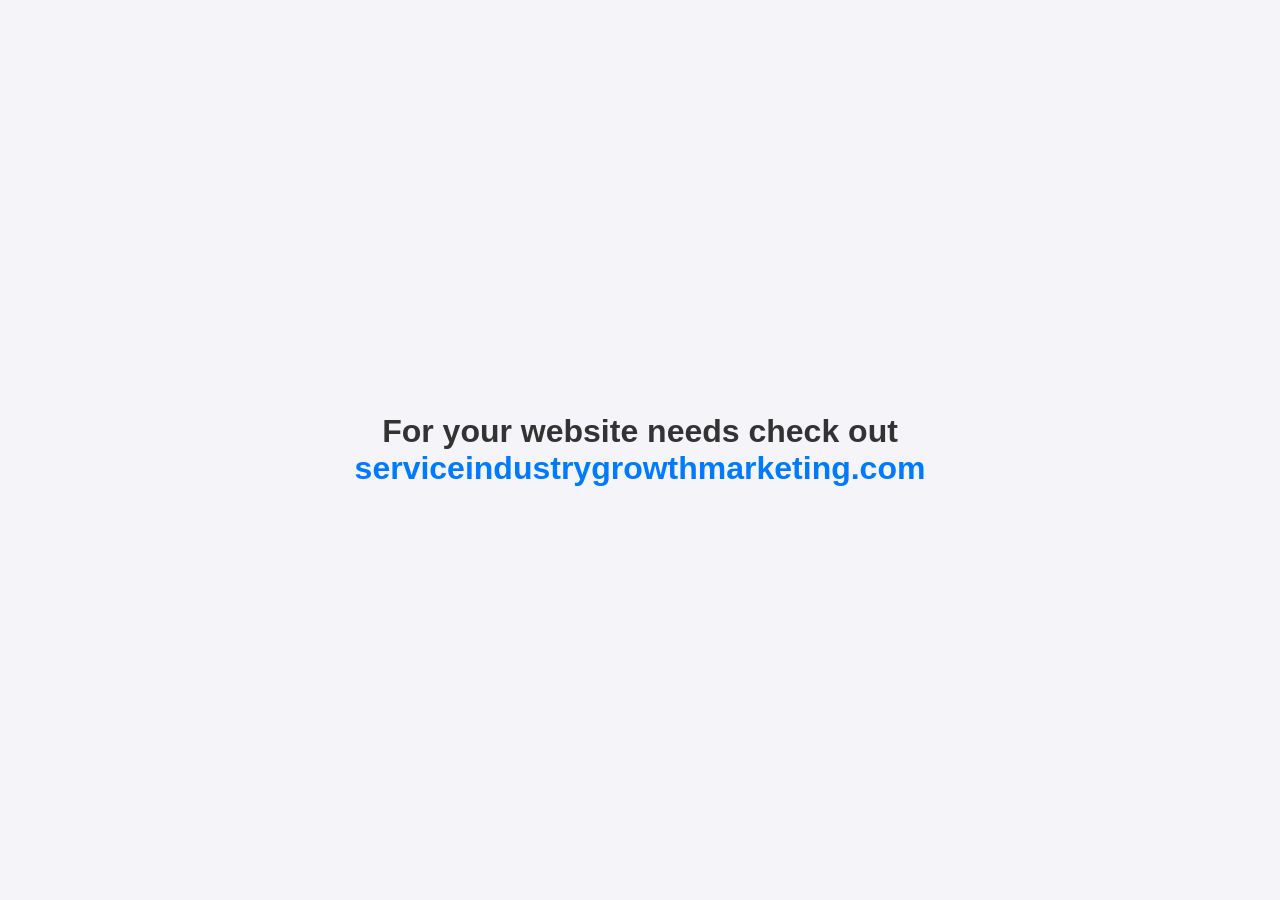
==== commit c8295a87: "Update index.html" ====
--- a/index.html
+++ b/index.html
@@ -1,317 +1,44 @@
 <!DOCTYPE html>
 <html lang="en">
 <head>
-  <meta charset="UTF-8" />
-  <meta name="viewport" content="width=device-width, initial-scale=1.0" />
-  <title>Boza Detailing – Premium Auto Detailing</title>
-  <link rel="stylesheet" href="styles.css">
-  <link href="https://fonts.googleapis.com/css2?family=Bebas+Neue&family=Barlow:ital,wght@0,300;0,400;0,600;0,700;1,300&display=swap" rel="stylesheet" />
+    <meta charset="UTF-8">
+    <meta name="viewport" content="width=device-width, initial-scale=1.0">
+    <title>Website Services</title>
+    <style>
+        body, html {
+            height: 100%;
+            margin: 0;
+            display: flex;
+            justify-content: center;
+            align-items: center;
+            font-family: Arial, sans-serif;
+            background-color: #f4f4f9;
+        }
+        .container {
+            text-align: center;
+            padding: 20px;
+        }
+        h1 {
+            font-weight: bold;
+            font-size: 2rem;
+            color: #333;
+        }
+        a {
+            color: #007bff;
+            text-decoration: none;
+        }
+        a:hover {
+            text-decoration: underline;
+        }
+    </style>
 </head>
 <body>
 
-  <!-- NAV -->
-  <nav>
-    <a class="nav-logo" href="#home">
-      BOZA<span>DETAILING</span>
-    </a>
-
-    <!-- Desktop inline nav -->
-    <div class="nav-links">
-      <a href="#home">Home</a>
-
-      <div class="nav-services">
-        <button class="nav-services-btn" id="navServicesBtn">
-          Services
-          <svg width="11" height="11" viewBox="0 0 12 12" fill="none">
-            <path d="M2 4l4 4 4-4" stroke="currentColor" stroke-width="1.6" stroke-linecap="round" stroke-linejoin="round"/>
-          </svg>
-        </button>
-        <div class="nav-services-dropdown" id="navServicesDropdown">
-          <a href="exterior.html"><span class="svc-dot"></span>Exterior Detail</a>
-          <a href="interior.html"><span class="svc-dot"></span>Interior Detail</a>
-          <a href="premium.html"><span class="svc-dot"></span>Premium Detail</a>
-          <a href="addons.html"><span class="svc-dot"></span>Add-ons</a>
-        </div>
-      </div>
-
-      <a href="#location">Location</a>
-      <a href="contact.html" class="nav-book-btn">Book Now</a>
+    <div class="container">
+        <h1>For your website needs check out <br> 
+            <a href="https://serviceindustrygrowthmarketing.com/">serviceindustrygrowthmarketing.com</a>
+        </h1>
     </div>
 
-    <!-- Mobile hamburger -->
-    <button class="hamburger" id="hamburger" aria-label="Toggle menu">
-      <span></span><span></span><span></span>
-    </button>
-  </nav>
-
-  <!-- Mobile nav overlay -->
-  <div class="mobile-nav" id="mobileNav">
-    <a href="#home">Home</a>
-
-    <!-- Services toggle button -->
-    <button class="mob-services-header" id="mobServicesToggle">
-      Services
-      <span class="mob-sub-arrow">
-        <svg width="18" height="18" viewBox="0 0 12 12" fill="none">
-          <path d="M2 4l4 4 4-4" stroke="currentColor" stroke-width="1.5" stroke-linecap="round" stroke-linejoin="round"/>
-        </svg>
-      </span>
-    </button>
-
-    <!-- Stacked service links — each goes to its own page -->
-    <div class="mob-services-sub" id="mobServicesSub">
-      <a href="exterior.html">
-        Exterior Detail
-        <span class="svc-price">From $70</span>
-      </a>
-      <a href="interior.html">
-        Interior Detail
-        <span class="svc-price">From $150</span>
-      </a>
-      <a href="premium.html">
-        Premium Detail
-        <span class="svc-price">From $200</span>
-      </a>
-    </div>
-
-    <a href="#contact">Contact</a>
-  </div>
-
-  <!-- HERO -->
-  <section id="home">
-    <div class="hero-bg"></div>
-    <div class="hero-overlay"></div>
-    <div class="hero-stripe"></div>
-    <div class="hero-content">
-      <div class="hero-eyebrow">Premium Auto Detailing</div>
-      <h1 class="hero-title">BOZA<br><span class="line-red">DETAILING</span></h1>
-      <p class="hero-sub">Professional detailing that restores your vehicle to its cleanest, most brilliant state — every single time.</p>
-      <a href="#services" class="hero-cta">
-        View Services
-        <svg width="14" height="14" viewBox="0 0 14 14" fill="none">
-          <path d="M3 7h8M8 4l3 3-3 3" stroke="#fff" stroke-width="1.5" stroke-linecap="round" stroke-linejoin="round"/>
-        </svg>
-      </a>
-    </div>
-    <div class="hero-scroll">
-      <div class="scroll-line"></div>
-      Scroll
-    </div>
-  </section>
-
-  <!-- SERVICES -->
-  <section id="services">
-    <div class="services-header">
-      <div class="section-label">What We Offer</div>
-      <h2 class="section-title">OUR SERVICES</h2>
-      <p class="section-desc">Every package is designed to deliver a spotless, showroom-ready finish. Choose what fits your needs.</p>
-    </div>
-    <div class="services-grid">
-      <div class="service-card">
-        <div class="service-img-wrap">
-          <img src="IMG_8046.jpg" alt="Exterior detail" />
-          <div class="service-badge">Exterior</div>
-        </div>
-        <div class="service-body">
-          <h3 class="service-title">EXTERIOR DETAIL</h3>
-          <p class="service-desc">A thorough exterior cleanse that removes dirt, grime, and road contaminants — leaving your paint gleaming.</p>
-          <ul class="service-list">
-            <li>Hand wash & rinse</li>
-            <li>Wheel & tire cleaning</li>
-            <li>Window & mirror cleaning</li>
-            <li>Exterior wipe-down & dry</li>
-            <li>Tire dressing</li>
-          </ul>
-          <div class="service-price">Starting at $70 <span>/ vehicle</span></div>
-        </div>
-      </div>
-      <div class="service-card">
-        <div class="service-img-wrap">
-          <img src="IMG_6102.jpg" alt="Interior detail" />
-          <div class="service-badge">Interior</div>
-        </div>
-        <div class="service-body">
-          <h3 class="service-title">INTERIOR DETAIL</h3>
-          <p class="service-desc">Deep-clean your cabin from top to bottom. Every surface, every crevice — immaculate and fresh.</p>
-          <ul class="service-list">
-            <li>Full vacuum & extraction</li>
-            <li>Dashboard & console wipe</li>
-            <li>Door panel cleaning</li>
-            <li>Seat shampooing</li>
-            <li>Odor elimination</li>
-          </ul>
-          <div class="service-price">Starting at $150 <span>/ vehicle</span></div>
-        </div>
-      </div>
-      <div class="service-card premium">
-        <div class="service-img-wrap">
-          <img src="IMG_1834.jpg" alt="Premium detail" />
-          <div class="service-badge">Premium</div>
-        </div>
-        <div class="service-body">
-          <h3 class="service-title">PREMIUM DETAIL</h3>
-          <p class="service-desc">The full treatment. Inside and out — complete restoration with premium products for a flawless, lasting result.</p>
-          <ul class="service-list">
-            <li>Full exterior & interior detail</li>
-            <li>Clay bar treatment</li>
-            <li>Hand wax & paint sealant</li>
-            <li>Leather conditioning</li>
-            <li>Engine bay cleaning</li>
-          </ul>
-          <div class="service-price">Starting at $200 <span>/ vehicle</span></div>
-        </div>
-      </div>
-    </div>
-  </section>
-
-  <div class="red-divider"></div>
-
-  <!-- LOCATION -->
-  <section id="location">
-    <div class="location-inner">
-      <div class="location-map-placeholder">
-         <iframe src="https://www.google.com/maps/embed?pb=!1m18!1m12!1m3!1d429217.1996353849!2d-97.04756944999999!3d32.7766642!2m3!1f0!2f0!3f0!3m2!1i1024!2i768!4f13.1!3m3!1m2!1s0x864e991853662129%3A0x5d8917a6c95fb1a0!2sDallas%2C%20TX!5e0!3m2!1sen!2sus!4v1234567890" allowfullscreen="" loading="lazy" title="Boza Detailing location"></iframe>
-      </div>
-      <div class="location-info">
-        <div class="section-label">Find Us</div>
-        <h2 class="section-title">OUR LOCATION</h2>
-        <p>Based locally and ready to serve you. We come to you or you can bring your vehicle — either way, expect the same premium service.</p>
-        <div class="info-item">
-          <div class="info-icon">📍</div>
-          <div class="info-text"><strong>Address</strong><span>Dallas, Texas</span></div>
-        </div>
-        <div class="info-item">
-          <div class="info-icon">📞</div>
-          <div class="info-text"><strong>Phone</strong><span>(469) 359-3820</span></div>
-        </div>
-        <div class="info-item">
-          <div class="info-icon">🕐</div>
-          <div class="info-text"><strong>Hours</strong><span>Sat–Sun: 7am – 6pm &nbsp; </span></div>
-        </div>
-        <div class="info-item">
-          <div class="info-icon">✉️</div>
-          <div class="info-text"><strong>Email</strong><span>bozadetailing5@gmail.com</span></div>
-        </div>
-      </div>
-    </div>
-  </section>
-
-  <div class="red-divider"></div>
-
-<div class="form-wrapper">
-  <div class="form-container">
-    <form class="quote-form" action="https://formspree.io/f/mqeggapa" method="POST" id="my-form">
-      
-      <input type="text" name="first_name" placeholder="First Name" required/>
-      <input type="text" name="last_name" placeholder="Last Name" required/>
-      <input type="tel" name="phone" placeholder="Phone Number" required/>
-      <input type="email" name="email" placeholder="Email Address" required/>
-      
-      <select name="service" required>
-        <option value="" disabled selected>Select a Service</option>
-        <option value="Exterior Detail">Exterior Detail</option>
-        <option value="Interior Detail">Interior Detail</option>
-        <option value="Premium Detail">Premium Detail</option>
-      </select>
-      
-      <textarea name="message" placeholder="Tell us about your space — square footage, rooms, any problem areas, etc."></textarea>
-      
-      <input type="text" name="_gotcha" style="display:none" />
-
-      <button type="submit" class="quote-submit" id="submit-btn">Request My Free Quote</button>
-      <p id="form-status" style="display: none;"></p>
-    </form>
-  </div>
-</div>
-
-  <!-- FOOTER -->
-  <footer>
-    <div class="footer-logo">BOZA<span> DETAILING</span></div>
-    <div class="footer-copy">© 2026 Boza  Detailing. All rights reserved.</div>
-    <div class="footer-links">
-      <a href="#home">Home</a>
-      <a href="#services">Services</a>
-      <a href="#location">Location</a>
-      <a href="#contact">Contact</a>
-    </div>
-  </footer>
-
-  <script>
-    // ── Desktop Services dropdown ──
-    const navServicesBtn      = document.getElementById('navServicesBtn');
-    const navServicesDropdown = document.getElementById('navServicesDropdown');
-
-    navServicesBtn.addEventListener('click', () => {
-      const open = navServicesDropdown.classList.toggle('open');
-      navServicesBtn.classList.toggle('open', open);
-    });
-
-    document.addEventListener('click', e => {
-      if (!navServicesBtn.contains(e.target) && !navServicesDropdown.contains(e.target)) {
-        navServicesDropdown.classList.remove('open');
-        navServicesBtn.classList.remove('open');
-      }
-    });
-
-    // ── Mobile nav ──
-    const hamburger       = document.getElementById('hamburger');
-    const mobileNav       = document.getElementById('mobileNav');
-    const mobServicesToggle = document.getElementById('mobServicesToggle');
-    const mobServicesSub    = document.getElementById('mobServicesSub');
-
-    hamburger.addEventListener('click', () => {
-      hamburger.classList.toggle('open');
-      mobileNav.classList.toggle('open');
-      document.body.style.overflow = mobileNav.classList.contains('open') ? 'hidden' : '';
-    });
-
-    mobServicesToggle.addEventListener('click', () => {
-      const open = mobServicesSub.classList.toggle('open');
-      mobServicesToggle.classList.toggle('sub-open', open);
-    });
-
-    // Close mobile nav when tapping Home / Contact (direct <a> children)
-    mobileNav.querySelectorAll(':scope > a').forEach(a => {
-      a.addEventListener('click', () => {
-        hamburger.classList.remove('open');
-        mobileNav.classList.remove('open');
-        mobServicesSub.classList.remove('open');
-        mobServicesToggle.classList.remove('sub-open');
-        document.body.style.overflow = '';
-      });
-    });
-
-    var form = document.getElementById("my-form");
-    
-async function handleSubmit(event) {
-  event.preventDefault();
-  var status = document.getElementById("form-status");
-  var data = new FormData(event.target);
-  
-  fetch(event.target.action, {
-    method: form.method,
-    body: data,
-    headers: {
-        'Accept': 'application/json'
-    }
-  }).then(response => {
-    if (response.ok) {
-      status.innerHTML = "Thanks! Your quote request was sent.";
-      form.reset()
-    } else {
-      status.innerHTML = "Oops! There was a problem submitting your form";
-    }
-  }).catch(error => {
-    status.innerHTML = "Oops! There was a problem submitting your form";
-  });
-}
-form.addEventListener("submit", handleSubmit)
-
-    // ── Nav shadow on scroll ──
-    window.addEventListener('scroll', () => {
-      document.querySelector('nav').style.background =
-        window.scrollY > 60 ? 'rgba(10,10,10,0.98)' : 'rgba(10,10,10,0.92)';
-    });
-  </script>
 </body>
 </html>
